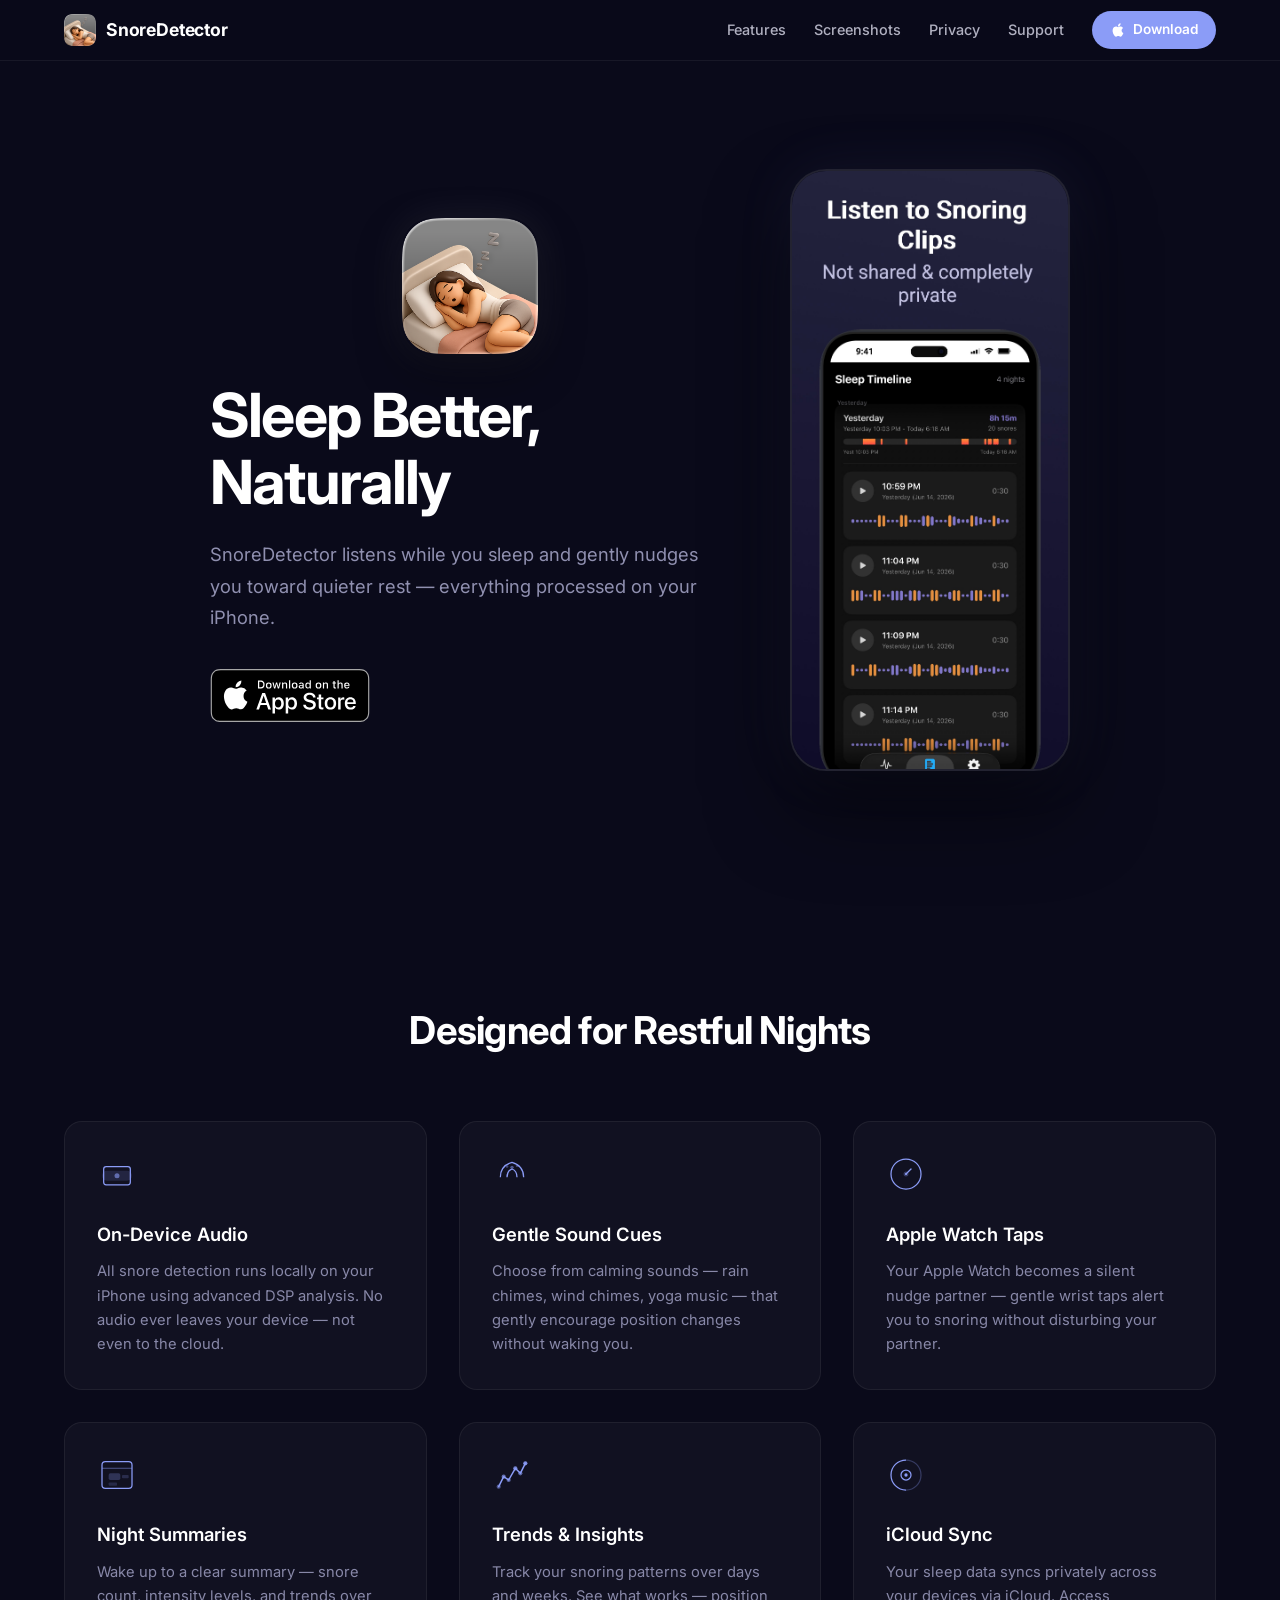
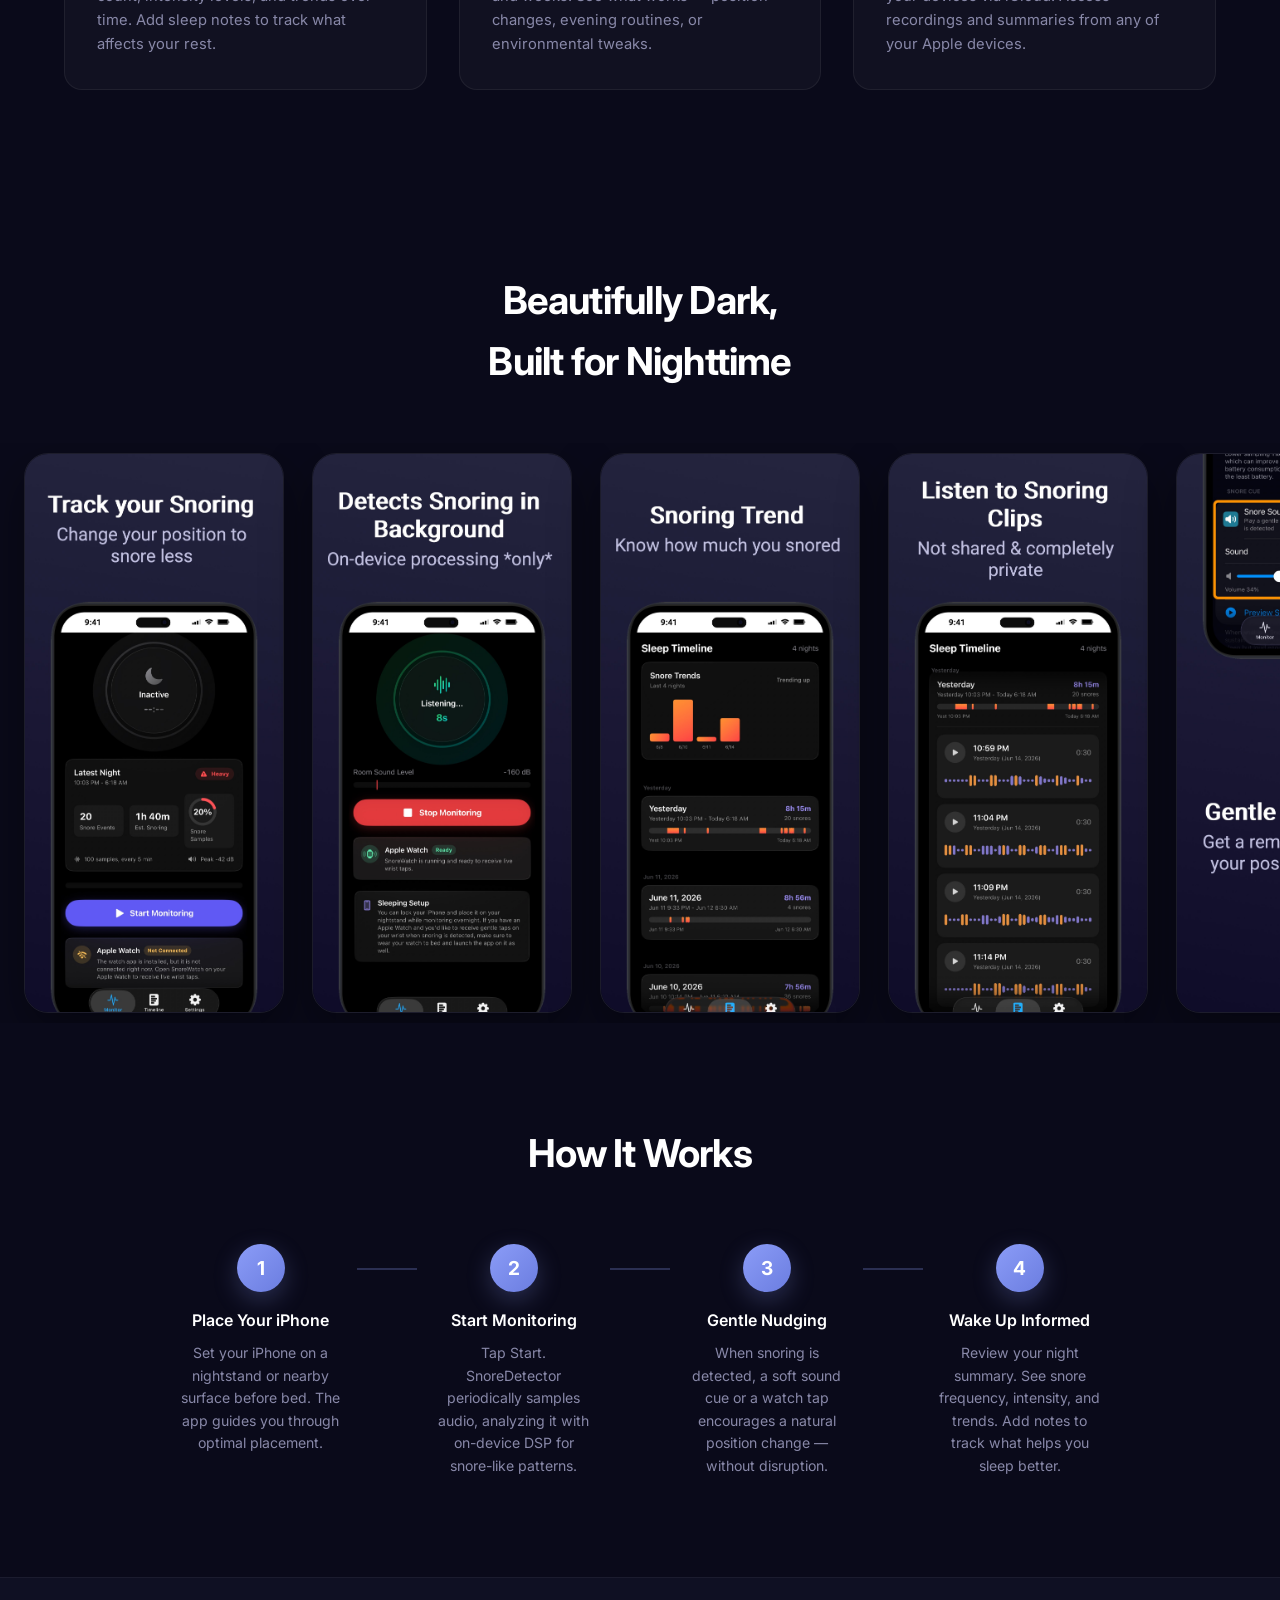
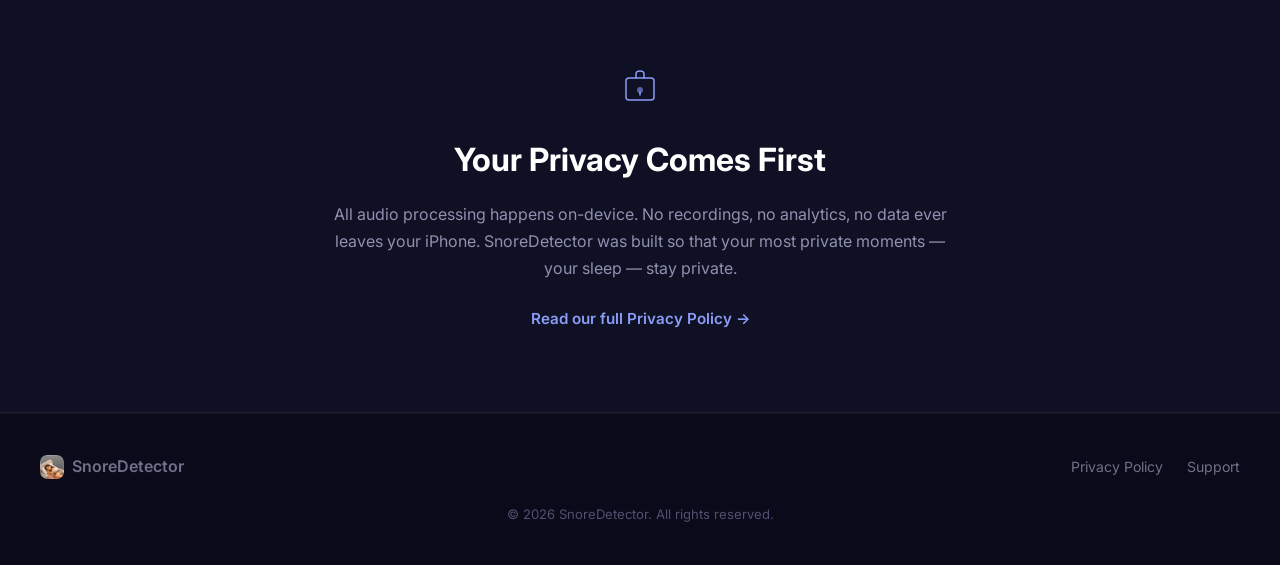
==== index.html @ 83e6f571 "Initial commit: SnoreDetector website - Landing page with hero, features, screenshots, and how-it-wo" ====
<!DOCTYPE html>
<html lang="en">
<head>
    <meta charset="UTF-8">
    <meta name="viewport" content="width=device-width, initial-scale=1.0">
    <meta name="description" content="SnoreDetector — On-device snore monitoring that gently nudges you toward quieter sleep. No cloud audio processing. Your data stays on your iPhone.">
    <meta name="theme-color" content="#0a0a1a">
    <title>SnoreDetector — Sleep Better, Naturally</title>

    <link rel="icon" type="image/png" href="favicon.png" sizes="64x64">
    <link rel="apple-touch-icon" href="images/app-icon.png">
    <link rel="stylesheet" href="styles.css">

    <link rel="preconnect" href="https://fonts.googleapis.com">
    <link rel="preconnect" href="https://fonts.gstatic.com" crossorigin>
    <link href="https://fonts.googleapis.com/css2?family=Inter:wght@400;500;600;700&display=swap" rel="stylesheet">
</head>
<body>
    <!-- Navigation -->
    <nav class="nav">
        <div class="nav-inner">
            <a href="index.html" class="nav-logo">
                <img src="images/app-icon.png" alt="SnoreDetector" class="logo-icon" width="32" height="32">
                SnoreDetector
            </a>
            <div class="nav-links">
                <a href="#features">Features</a>
                <a href="#screenshots">Screenshots</a>
                <a href="privacy.html">Privacy</a>
                <a href="support.html">Support</a>
                <a href="https://apps.apple.com/app/snoredetector/id6750578973" class="nav-download-btn">
                    <svg viewBox="0 0 24 24" width="16" height="16" style="vertical-align: middle; margin-right: 4px;">
                        <path fill="currentColor" d="M18.71 19.5c-.83 1.24-1.71 2.45-3.05 2.47-1.34.03-1.77-.79-3.29-.79-1.53 0-2 .77-3.27.82-1.31.05-2.3-1.32-3.14-2.53C4.25 17 2.94 12.45 4.7 9.39c.87-1.52 2.43-2.48 4.12-2.51 1.28-.02 2.5.87 3.29.87.78 0 2.26-1.07 3.8-.91.65.03 2.47.26 3.64 1.98-.09.06-2.17 1.28-2.15 3.81.03 3.02 2.65 4.03 2.68 4.04-.03.07-.42 1.44-1.38 2.83M13 3.5c.73-.83 1.94-1.46 2.94-1.5.13 1.17-.34 2.35-1.04 3.19-.69.85-1.83 1.51-2.95 1.42-.15-1.15.41-2.35 1.05-3.11z"/>
                    </svg>
                    Download
                </a>
            </div>
        </div>
    </nav>

    <!-- Hero -->
    <header class="hero">
        <div class="hero-content">
            <img src="images/app-icon.png" alt="SnoreDetector app icon" class="hero-app-icon" width="136" height="136">
            <h1>Sleep Better,<br>Naturally</h1>
            <p class="hero-subtitle">SnoreDetector listens while you sleep and gently nudges you toward quieter rest — everything processed on your iPhone.</p>
            <div class="hero-cta">
                <a href="https://apps.apple.com/app/snoredetector/id6750578973" class="app-store-btn">
                    <img src="images/app-store-badge.svg" alt="Download on the App Store" width="160" height="53">
                </a>
            </div>
        </div>
        <div class="hero-visual">
            <img src="images/screenshots/4.jpg" alt="SnoreDetector — Trends &amp; Insights" class="hero-image">
        </div>
    </header>

    <!-- Features -->
    <section id="features" class="features">
        <h2>Designed for Restful Nights</h2>
        <div class="feature-grid">
            <div class="feature-card">
                <div class="feature-icon">
                    <svg viewBox="0 0 48 48" width="40" height="40">
                        <rect x="8" y="15" width="32" height="22" rx="3" fill="none" stroke="currentColor" stroke-width="1.5"/>
                        <rect x="6" y="20" width="36" height="12" rx="6" fill="currentColor" opacity="0.15"/>
                        <circle cx="24" cy="26" r="3" fill="currentColor" opacity="0.6"/>
                    </svg>
                </div>
                <h3>On-Device Audio</h3>
                <p>All snore detection runs locally on your iPhone using advanced DSP analysis. No audio ever leaves your device — not even to the cloud.</p>
            </div>
            <div class="feature-card">
                <div class="feature-icon">
                    <svg viewBox="0 0 48 48" width="40" height="40">
                        <path d="M10 28 Q10 14, 24 10 Q38 14, 38 28" fill="none" stroke="currentColor" stroke-width="1.5"/>
                        <path d="M18 28 Q18 20, 24 18 Q30 20, 30 28" fill="none" stroke="currentColor" stroke-width="1.5"/>
                        <circle cx="24" cy="16" r="2" fill="currentColor" opacity="0.5"/>
                        <circle cx="30" cy="14" r="1.5" fill="currentColor" opacity="0.4"/>
                        <circle cx="18" cy="15" r="1.5" fill="currentColor" opacity="0.4"/>
                    </svg>
                </div>
                <h3>Gentle Sound Cues</h3>
                <p>Choose from calming sounds — rain chimes, wind chimes, yoga music — that gently encourage position changes without waking you.</p>
            </div>
            <div class="feature-card">
                <div class="feature-icon">
                    <svg viewBox="0 0 48 48" width="40" height="40">
                        <circle cx="24" cy="24" r="18" fill="none" stroke="currentColor" stroke-width="1.5"/>
                        <path d="M24 24 L30 18" stroke="currentColor" stroke-width="1.5" stroke-linecap="round"/>
                        <circle cx="24" cy="24" r="3" fill="currentColor" opacity="0.3"/>
                        <circle cx="24" cy="24" r="1.2" fill="currentColor"/>
                    </svg>
                </div>
                <h3>Apple Watch Taps</h3>
                <p>Your Apple Watch becomes a silent nudge partner — gentle wrist taps alert you to snoring without disturbing your partner.</p>
            </div>
            <div class="feature-card">
                <div class="feature-icon">
                    <svg viewBox="0 0 48 48" width="40" height="40">
                        <rect x="6" y="8" width="36" height="32" rx="4" fill="none" stroke="currentColor" stroke-width="1.5"/>
                        <line x1="6" y1="16" x2="42" y2="16" stroke="currentColor" stroke-width="1.5" opacity="0.4"/>
                        <rect x="14" y="22" width="14" height="8" rx="2" fill="currentColor" opacity="0.25"/>
                        <rect x="30" y="24" width="8" height="4" rx="1" fill="currentColor" opacity="0.2"/>
                        <rect x="14" y="33" width="10" height="4" rx="1" fill="currentColor" opacity="0.18"/>
                    </svg>
                </div>
                <h3>Night Summaries</h3>
                <p>Wake up to a clear summary — snore count, intensity levels, and trends over time. Add sleep notes to track what affects your rest.</p>
            </div>
            <div class="feature-card">
                <div class="feature-icon">
                    <svg viewBox="0 0 48 48" width="40" height="40">
                        <path d="M8 38 L14 26 L20 30 L28 16 L34 22 L40 10" fill="none" stroke="currentColor" stroke-width="1.8" stroke-linecap="round" stroke-linejoin="round"/>
                        <circle cx="8" cy="38" r="2.5" fill="currentColor" opacity="0.5"/>
                        <circle cx="14" cy="26" r="2.5" fill="currentColor" opacity="0.7"/>
                        <circle cx="20" cy="30" r="2.5" fill="currentColor" opacity="0.6"/>
                        <circle cx="28" cy="16" r="2.5" fill="currentColor" opacity="0.8"/>
                        <circle cx="34" cy="22" r="2.5" fill="currentColor" opacity="0.6"/>
                        <circle cx="40" cy="10" r="2.5" fill="currentColor" opacity="0.9"/>
                    </svg>
                </div>
                <h3>Trends &amp; Insights</h3>
                <p>Track your snoring patterns over days and weeks. See what works — position changes, evening routines, or environmental tweaks.</p>
            </div>
            <div class="feature-card">
                <div class="feature-icon">
                    <svg viewBox="0 0 48 48" width="40" height="40">
                        <path d="M24 6 C14 6, 6 14, 6 24 C6 34, 14 42, 24 42" fill="none" stroke="currentColor" stroke-width="1.5"/>
                        <path d="M24 6 C34 6, 42 14, 42 24 C42 34, 34 42, 24 42" fill="none" stroke="currentColor" stroke-width="1.5" opacity="0.3"/>
                        <circle cx="24" cy="24" r="6" fill="none" stroke="currentColor" stroke-width="1.5"/>
                        <circle cx="24" cy="24" r="2" fill="currentColor"/>
                    </svg>
                </div>
                <h3>iCloud Sync</h3>
                <p>Your sleep data syncs privately across your devices via iCloud. Access recordings and summaries from any of your Apple devices.</p>
            </div>
        </div>
    </section>

    <!-- Screenshots -->
    <section id="screenshots" class="screenshots">
        <h2>Beautifully Dark,<br>Built for Nighttime</h2>
        <div class="screenshot-scroll">
            <div class="screenshot-track">
                <img src="images/screenshots/1.jpg" alt="Monitor Tab — Real-time audio levels and snore detection" loading="lazy">
                <img src="images/screenshots/2.jpg" alt="Night Summary — Snore count and intensity overview" loading="lazy">
                <img src="images/screenshots/3.jpg" alt="Recording History — Browse past snore clips" loading="lazy">
                <img src="images/screenshots/4.jpg" alt="Trends &amp; Insights — Track patterns over time" loading="lazy">
                <img src="images/screenshots/5.jpg" alt="Settings — Customize cues, intervals, and retention" loading="lazy">
                <img src="images/screenshots/6.jpg" alt="Onboarding — Quick setup for your first night" loading="lazy">
            </div>
        </div>
    </section>

    <!-- How it Works -->
    <section class="how-it-works">
        <h2>How It Works</h2>
        <div class="steps">
            <div class="step">
                <div class="step-number">1</div>
                <h3>Place Your iPhone</h3>
                <p>Set your iPhone on a nightstand or nearby surface before bed. The app guides you through optimal placement.</p>
            </div>
            <div class="step-line"></div>
            <div class="step">
                <div class="step-number">2</div>
                <h3>Start Monitoring</h3>
                <p>Tap Start. SnoreDetector periodically samples audio, analyzing it with on-device DSP for snore-like patterns.</p>
            </div>
            <div class="step-line"></div>
            <div class="step">
                <div class="step-number">3</div>
                <h3>Gentle Nudging</h3>
                <p>When snoring is detected, a soft sound cue or a watch tap encourages a natural position change — without disruption.</p>
            </div>
            <div class="step-line"></div>
            <div class="step">
                <div class="step-number">4</div>
                <h3>Wake Up Informed</h3>
                <p>Review your night summary. See snore frequency, intensity, and trends. Add notes to track what helps you sleep better.</p>
            </div>
        </div>
    </section>

    <!-- Privacy Highlight -->
    <section class="privacy-banner">
        <div class="privacy-banner-content">
            <svg viewBox="0 0 48 48" width="48" height="48">
                <rect x="10" y="20" width="28" height="22" rx="3" fill="none" stroke="currentColor" stroke-width="1.5"/>
                <path d="M20 20V16 C20 12, 28 12, 28 16V20" fill="none" stroke="currentColor" stroke-width="1.5" stroke-linecap="round"/>
                <circle cx="24" cy="32" r="3" fill="currentColor" opacity="0.6"/>
                <line x1="24" y1="34" x2="24" y2="37" stroke="currentColor" stroke-width="1.5" stroke-linecap="round"/>
            </svg>
            <h2>Your Privacy Comes First</h2>
            <p>All audio processing happens on-device. No recordings, no analytics, no data ever leaves your iPhone. SnoreDetector was built so that your most private moments — your sleep — stay private.</p>
            <a href="privacy.html" class="text-link">Read our full Privacy Policy &rarr;</a>
        </div>
    </section>

    <!-- Footer -->
    <footer class="footer">
        <div class="footer-inner">
            <div class="footer-brand">
                <img src="images/app-icon.png" alt="SnoreDetector" class="logo-icon" width="24" height="24">
                <span>SnoreDetector</span>
            </div>
            <div class="footer-links">
                <a href="privacy.html">Privacy Policy</a>
                <a href="support.html">Support</a>
            </div>
            <p class="footer-copy">&copy; 2026 SnoreDetector. All rights reserved.</p>
        </div>
    </footer>
</body>
</html>
---- styles.css ----
/* ── Reset & Base ── */
*, *::before, *::after { box-sizing: border-box; margin: 0; padding: 0; }

html {
    scroll-behavior: smooth;
    font-size: 16px;
}

body {
    font-family: 'Inter', -apple-system, BlinkMacSystemFont, 'Segoe UI', sans-serif;
    background: #0a0a1a;
    color: #e0e0e8;
    line-height: 1.6;
    -webkit-font-smoothing: antialiased;
    overflow-x: hidden;
}

a {
    color: inherit;
    text-decoration: none;
}

img {
    max-width: 100%;
    display: block;
}

/* ── Navigation ── */
.nav {
    position: fixed;
    top: 0;
    left: 0;
    right: 0;
    z-index: 100;
    background: rgba(10, 10, 26, 0.82);
    backdrop-filter: blur(20px);
    -webkit-backdrop-filter: blur(20px);
    border-bottom: 1px solid rgba(255, 255, 255, 0.06);
}

.nav-inner {
    max-width: 1200px;
    margin: 0 auto;
    padding: 0 24px;
    height: 60px;
    display: flex;
    align-items: center;
    justify-content: space-between;
}

.nav-logo {
    display: flex;
    align-items: center;
    gap: 10px;
    font-weight: 700;
    font-size: 1.1rem;
    letter-spacing: -0.01em;
    color: #ffffff;
}

.logo-icon {
    border-radius: 7px;
    flex-shrink: 0;
}

.nav-links {
    display: flex;
    align-items: center;
    gap: 28px;
}

.nav-links a {
    font-size: 0.9rem;
    font-weight: 500;
    color: #b0b0c0;
    transition: color 0.2s;
}

.nav-links a:hover { color: #ffffff; }

.nav-download-btn {
    background: #8b9cf7;
    color: #ffffff !important;
    padding: 8px 18px;
    border-radius: 20px;
    font-weight: 600 !important;
    font-size: 0.85rem !important;
    transition: background 0.2s, transform 0.15s;
}

.nav-download-btn:hover {
    background: #9dacff;
    transform: translateY(-1px);
}

/* ── Hero ── */
.hero {
    min-height: 100vh;
    display: flex;
    align-items: center;
    justify-content: center;
    padding: 100px 24px 60px;
    gap: 60px;
    max-width: 1200px;
    margin: 0 auto;
}

.hero-content {
    flex: 1;
    max-width: 520px;
}

.hero-app-icon {
    width: 136px;
    height: 136px;
    margin: 0 auto 28px;
    border-radius: 30px;
    box-shadow: 0 18px 45px rgba(0, 0, 0, 0.35), 0 0 45px rgba(255, 255, 255, 0.08);
}

.hero h1 {
    font-size: 3.8rem;
    font-weight: 700;
    line-height: 1.1;
    letter-spacing: -0.03em;
    color: #ffffff;
    margin-bottom: 24px;
}

.hero-subtitle {
    font-size: 1.15rem;
    color: #9090b0;
    line-height: 1.7;
    margin-bottom: 36px;
}

.hero-cta { display: flex; gap: 16px; }

.app-store-btn {
    display: inline-flex;
    align-items: center;
    transition: transform 0.15s, box-shadow 0.2s;
}

.app-store-btn:hover {
    transform: translateY(-2px);
    box-shadow: 0 8px 30px rgba(139, 156, 247, 0.25);
}

/* Hero Visual */
.hero-visual {
    flex: 0 0 auto;
    display: flex;
    align-items: center;
    justify-content: center;
}

.hero-image {
    width: 280px;
    height: auto;
    border-radius: 36px;
    border: 2px solid rgba(255, 255, 255, 0.1);
    box-shadow: 0 40px 80px rgba(0, 0, 0, 0.5), 0 0 60px rgba(139, 156, 247, 0.08);
    transition: transform 0.3s, box-shadow 0.3s;
}

.hero-image:hover {
    transform: translateY(-4px);
    box-shadow: 0 50px 100px rgba(0, 0, 0, 0.55), 0 0 80px rgba(139, 156, 247, 0.12);
}

/* ── Features ── */
.features {
    max-width: 1200px;
    margin: 0 auto;
    padding: 100px 24px;
}

.features h2 {
    text-align: center;
    font-size: 2.4rem;
    font-weight: 700;
    letter-spacing: -0.02em;
    color: #ffffff;
    margin-bottom: 60px;
}

.feature-grid {
    display: grid;
    grid-template-columns: repeat(auto-fit, minmax(320px, 1fr));
    gap: 32px;
}

.feature-card {
    background: rgba(255, 255, 255, 0.03);
    border: 1px solid rgba(255, 255, 255, 0.06);
    border-radius: 18px;
    padding: 32px;
    transition: border-color 0.3s, transform 0.2s;
}

.feature-card:hover {
    border-color: rgba(139, 156, 247, 0.3);
    transform: translateY(-2px);
}

.feature-icon {
    color: #8b9cf7;
    margin-bottom: 18px;
}

.feature-card h3 {
    font-size: 1.15rem;
    font-weight: 600;
    color: #ffffff;
    margin-bottom: 10px;
}

.feature-card p {
    font-size: 0.92rem;
    color: #8888a8;
    line-height: 1.65;
}

/* ── Screenshots ── */
.screenshots {
    padding: 80px 0 100px;
    overflow: hidden;
}

.screenshots h2 {
    text-align: center;
    font-size: 2.4rem;
    font-weight: 700;
    letter-spacing: -0.02em;
    color: #ffffff;
    margin-bottom: 50px;
}

.screenshot-scroll {
    width: 100%;
    overflow-x: auto;
    -webkit-overflow-scrolling: touch;
    scrollbar-width: none;
    padding: 0 24px;
}

.screenshot-scroll::-webkit-scrollbar { display: none; }

.screenshot-track {
    display: flex;
    gap: 28px;
    width: max-content;
    padding: 10px 0;
}

.screenshot-track img {
    width: 260px;
    height: auto;
    border-radius: 24px;
    border: 1px solid rgba(255, 255, 255, 0.08);
    box-shadow: 0 20px 50px rgba(0, 0, 0, 0.4);
    transition: transform 0.3s, box-shadow 0.3s;
    flex-shrink: 0;
}

.screenshot-track img:hover {
    transform: translateY(-6px);
    box-shadow: 0 30px 60px rgba(0, 0, 0, 0.5), 0 0 30px rgba(139, 156, 247, 0.1);
}

/* ── How It Works ── */
.how-it-works {
    max-width: 1000px;
    margin: 0 auto;
    padding: 0 24px 100px;
}

.how-it-works h2 {
    text-align: center;
    font-size: 2.4rem;
    font-weight: 700;
    letter-spacing: -0.02em;
    color: #ffffff;
    margin-bottom: 60px;
}

.steps {
    display: flex;
    align-items: flex-start;
    justify-content: center;
    gap: 0;
    flex-wrap: wrap;
}

.step {
    text-align: center;
    flex: 1;
    min-width: 180px;
    padding: 0 16px;
}

.step-number {
    width: 48px;
    height: 48px;
    border-radius: 50%;
    background: linear-gradient(135deg, #8b9cf7, #6b7de0);
    color: #ffffff;
    font-weight: 700;
    font-size: 1.2rem;
    display: flex;
    align-items: center;
    justify-content: center;
    margin: 0 auto 16px;
    box-shadow: 0 8px 24px rgba(139, 156, 247, 0.25);
}

.step h3 {
    font-size: 1rem;
    font-weight: 600;
    color: #ffffff;
    margin-bottom: 8px;
}

.step p {
    font-size: 0.88rem;
    color: #8888a8;
    line-height: 1.6;
}

.step-line {
    width: 60px;
    height: 2px;
    background: rgba(139, 156, 247, 0.25);
    margin-top: 24px;
    flex-shrink: 0;
}

@media (max-width: 768px) {
    .steps { flex-direction: column; align-items: center; }
    .step-line { width: 2px; height: 40px; margin: 0; }
    .step { min-width: 0; max-width: 360px; }
}

/* ── Privacy Banner ── */
.privacy-banner {
    background: rgba(139, 156, 247, 0.04);
    border-top: 1px solid rgba(255, 255, 255, 0.05);
    border-bottom: 1px solid rgba(255, 255, 255, 0.05);
    padding: 80px 24px;
}

.privacy-banner-content {
    max-width: 640px;
    margin: 0 auto;
    text-align: center;
}

.privacy-banner-content svg {
    color: #8b9cf7;
    margin-bottom: 20px;
}

.privacy-banner-content h2 {
    font-size: 2rem;
    font-weight: 700;
    color: #ffffff;
    margin-bottom: 16px;
}

.privacy-banner-content p {
    font-size: 1rem;
    color: #9090b0;
    line-height: 1.7;
    margin-bottom: 24px;
}

.text-link {
    color: #8b9cf7;
    font-weight: 600;
    font-size: 0.95rem;
    transition: color 0.2s;
}

.text-link:hover { color: #b3c0ff; }

/* ── Footer ── */
.footer {
    padding: 40px 24px;
    border-top: 1px solid rgba(255, 255, 255, 0.05);
}

.footer-inner {
    max-width: 1200px;
    margin: 0 auto;
    display: flex;
    align-items: center;
    justify-content: space-between;
    flex-wrap: wrap;
    gap: 16px;
}

.footer-brand {
    display: flex;
    align-items: center;
    gap: 8px;
    font-weight: 600;
    color: #707088;
}

.footer-links {
    display: flex;
    gap: 24px;
}

.footer-links a {
    font-size: 0.88rem;
    color: #707088;
    transition: color 0.2s;
}

.footer-links a:hover { color: #8b9cf7; }

.footer-copy {
    font-size: 0.82rem;
    color: #505070;
    width: 100%;
    text-align: center;
    margin-top: 8px;
}

/* ── Legal Pages (Privacy & Support) ── */
.legal-page {
    max-width: 760px;
    margin: 0 auto;
    padding: 100px 24px 60px;
}

.legal-page h1 {
    font-size: 2.8rem;
    font-weight: 700;
    letter-spacing: -0.03em;
    color: #ffffff;
    margin-bottom: 8px;
}

.last-updated {
    color: #606080;
    font-size: 0.9rem;
    margin-bottom: 48px;
}

.legal-page section {
    margin-bottom: 44px;
}

.legal-page h2 {
    font-size: 1.4rem;
    font-weight: 600;
    color: #ffffff;
    margin-bottom: 16px;
    padding-bottom: 12px;
    border-bottom: 1px solid rgba(255, 255, 255, 0.06);
}

.legal-page h3 {
    font-size: 1.05rem;
    font-weight: 600;
    color: #d0d0e0;
    margin-bottom: 8px;
}

.legal-page p, .legal-page li {
    font-size: 0.95rem;
    color: #9090b0;
    line-height: 1.75;
}

.legal-page ul {
    padding-left: 20px;
}

.legal-page li {
    margin-bottom: 10px;
}

.legal-page a {
    color: #8b9cf7;
    transition: color 0.2s;
}

.legal-page a:hover { color: #b3c0ff; }

/* ── Support Page ── */
.support-intro {
    color: #9090b0;
    font-size: 1.1rem;
    margin: -24px 0 48px;
}

.faq-item {
    background: rgba(255, 255, 255, 0.02);
    border: 1px solid rgba(255, 255, 255, 0.05);
    border-radius: 14px;
    padding: 24px;
    margin-bottom: 16px;
    transition: border-color 0.2s;
}

.faq-item:hover {
    border-color: rgba(139, 156, 247, 0.2);
}

.faq-item h3 {
    font-size: 1rem;
    font-weight: 600;
    color: #d0d0e0;
    margin-bottom: 8px;
}

.faq-item p {
    font-size: 0.9rem;
    color: #8080a0;
    line-height: 1.7;
}

.contact-section {
    background: rgba(139, 156, 247, 0.05);
    border: 1px solid rgba(139, 156, 247, 0.12);
    border-radius: 18px;
    padding: 40px;
    text-align: center;
    margin-top: 48px;
}

.contact-section h2 {
    border-bottom: none;
    margin-bottom: 12px;
    padding-bottom: 0;
}

.contact-section p {
    margin-bottom: 24px;
}

.contact-btn {
    display: inline-flex;
    align-items: center;
    background: #ffffff;
    color: #0a0a1a;
    padding: 14px 32px;
    border-radius: 14px;
    font-weight: 600;
    font-size: 1rem;
    transition: transform 0.15s, box-shadow 0.2s;
}

.contact-btn:hover {
    transform: translateY(-2px);
    box-shadow: 0 8px 30px rgba(139, 156, 247, 0.25);
}

/* ── Responsive ── */
@media (max-width: 900px) {
    .hero {
        flex-direction: column;
        text-align: center;
        padding: 100px 24px 40px;
        gap: 40px;
    }

    .hero h1 { font-size: 2.8rem; }
    .hero-app-icon {
        width: 120px;
        height: 120px;
        border-radius: 27px;
    }
    .hero-cta { justify-content: center; }
    .hero-image { width: 220px; }

    .features h2, .screenshots h2, .how-it-works h2 {
        font-size: 2rem;
    }

    .nav-links a:not(.nav-download-btn) { display: none; }
    .nav-links { gap: 12px; }

    .legal-page h1 { font-size: 2.2rem; }

    .contact-section { padding: 28px 20px; }

    .footer-inner { flex-direction: column; text-align: center; }
}

@media (max-width: 480px) {
    .hero h1 { font-size: 2.2rem; }
    .hero-app-icon {
        width: 104px;
        height: 104px;
        border-radius: 23px;
        margin-bottom: 22px;
    }
    .hero-image { width: 180px; }
    .feature-grid { grid-template-columns: 1fr; }
    .screenshot-track img { width: 200px; }
}
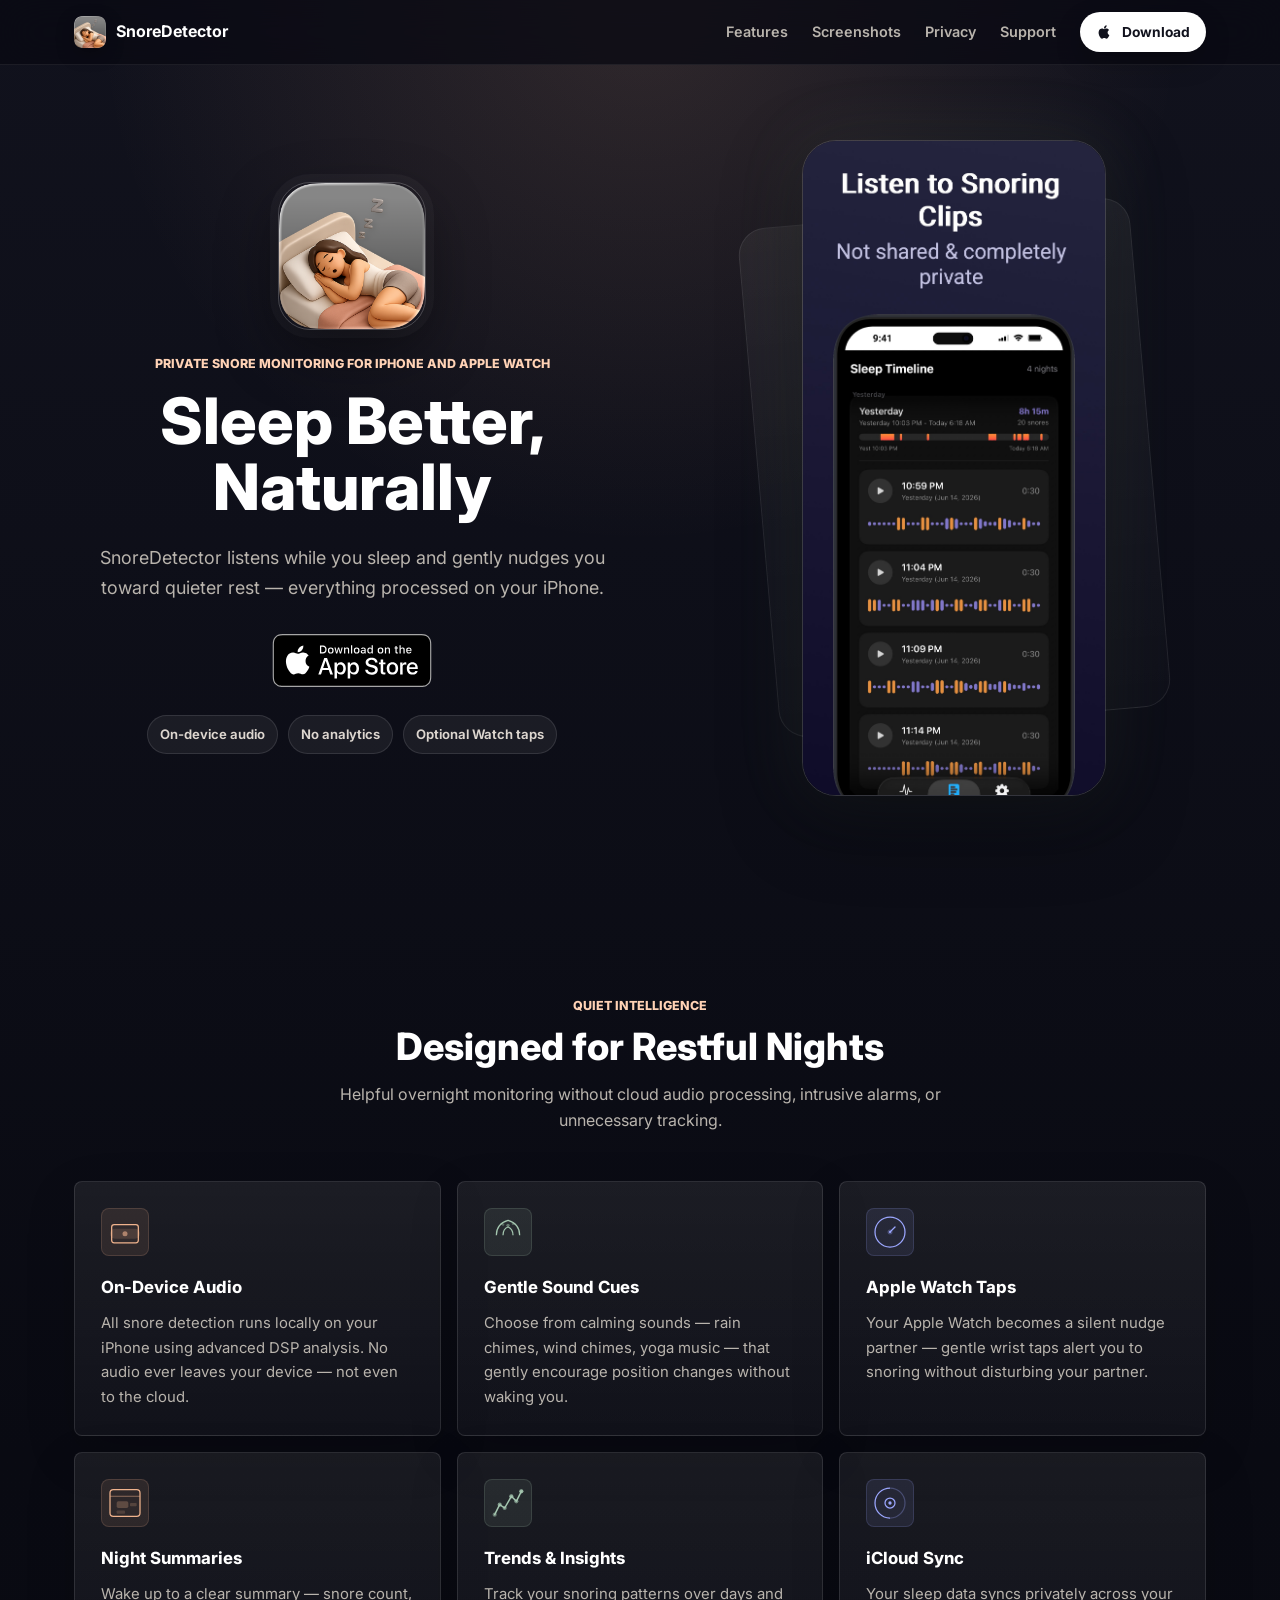
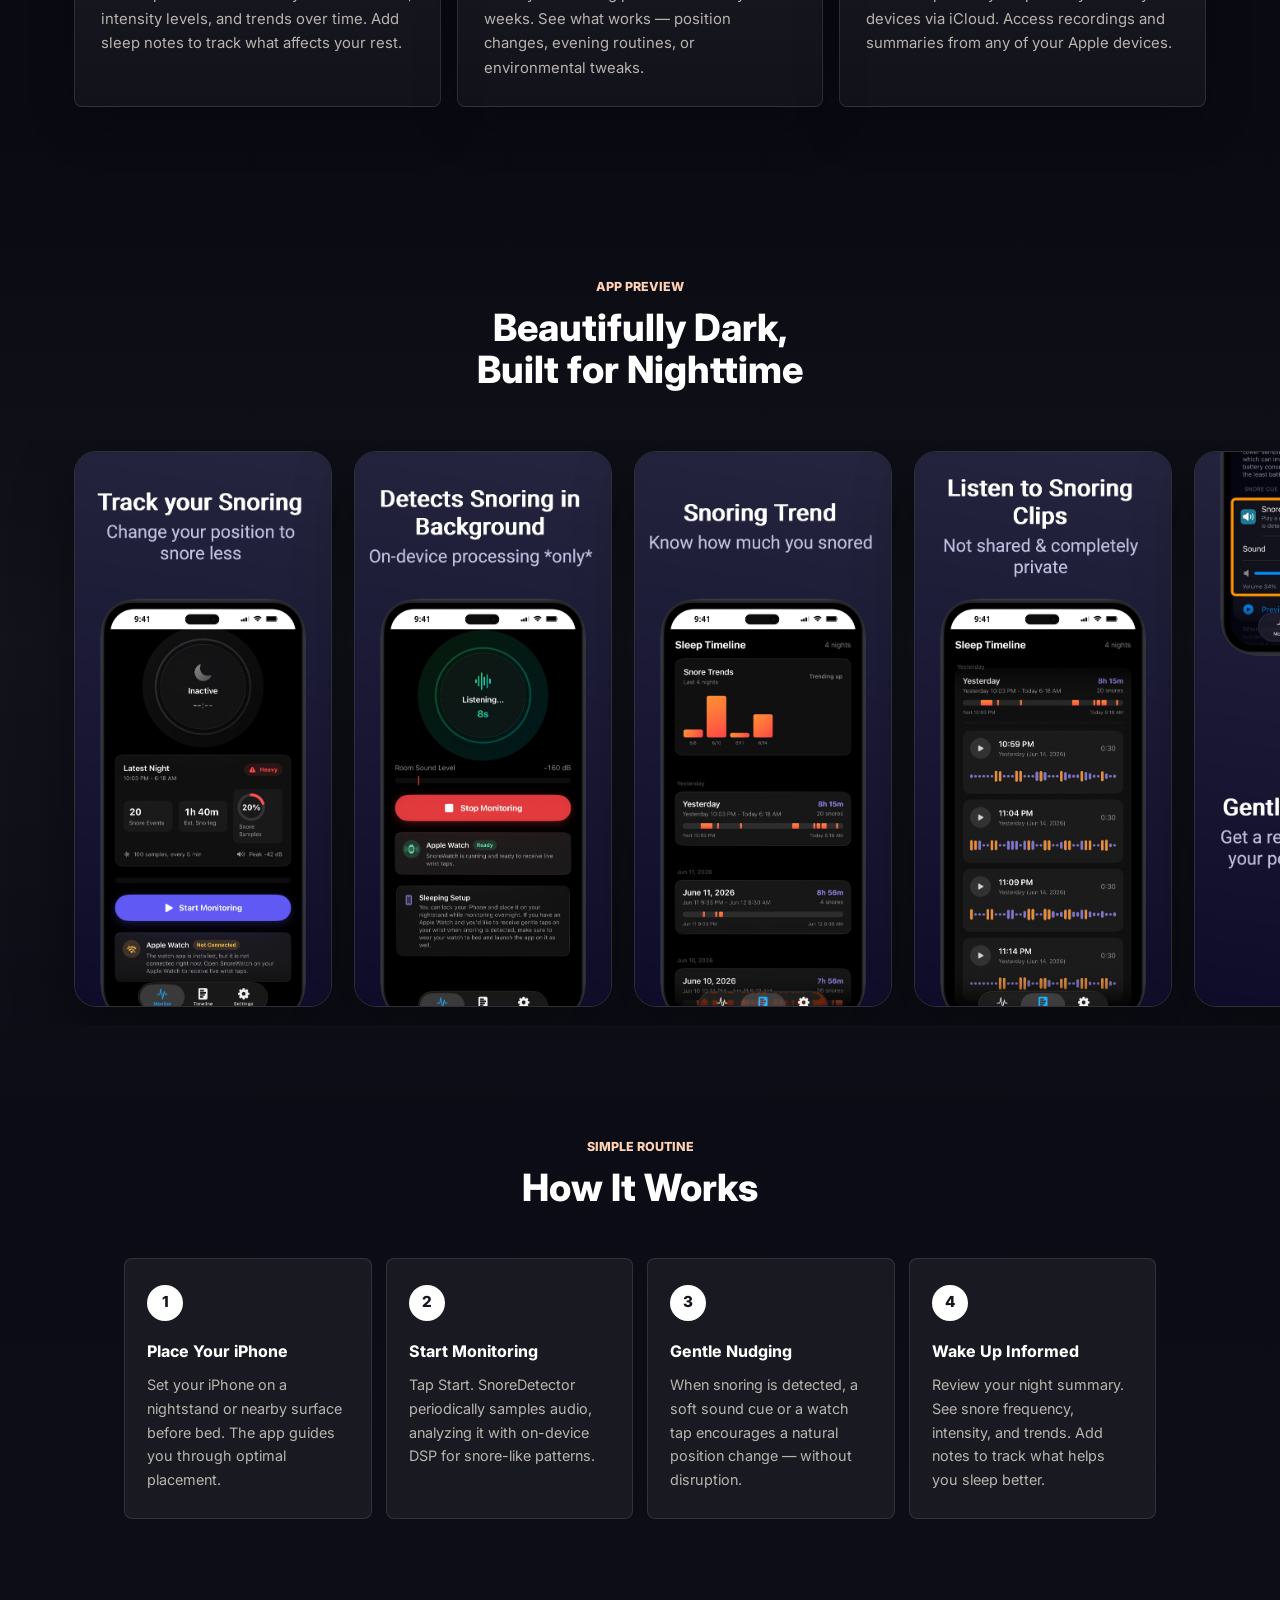
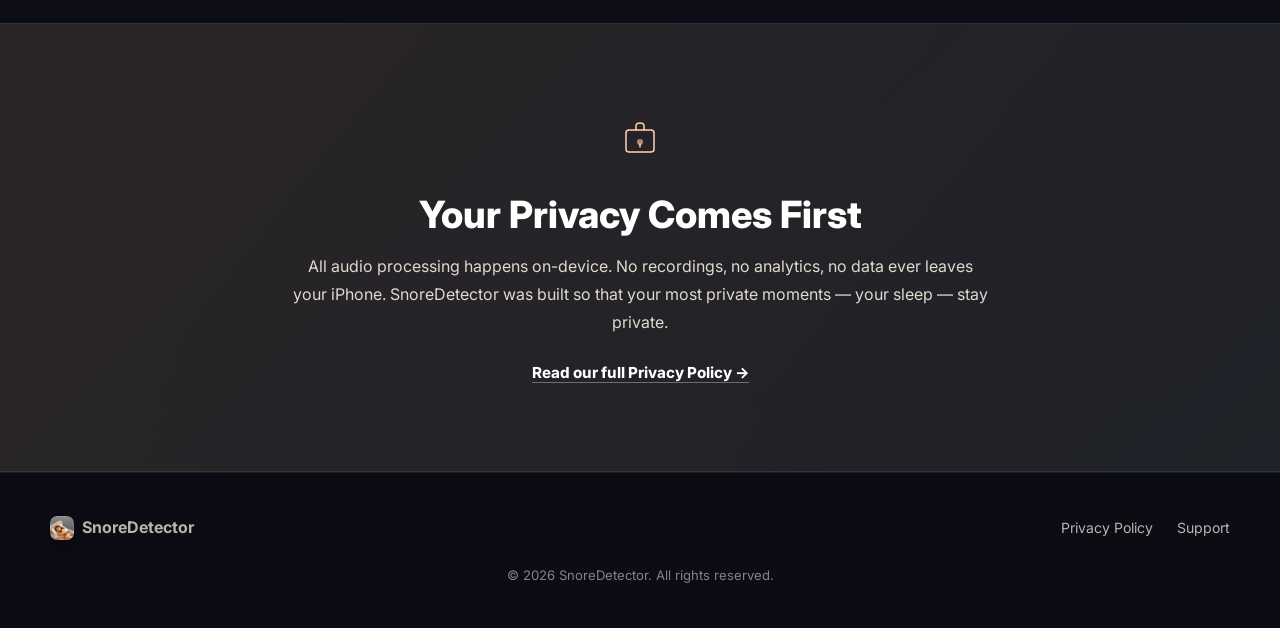
==== commit 27021e45: "Polish SnoreDetector website hero and section styling" ====
--- a/index.html
+++ b/index.html
@@ -42,6 +42,7 @@
     <header class="hero">
         <div class="hero-content">
             <img src="images/app-icon.png" alt="SnoreDetector app icon" class="hero-app-icon" width="136" height="136">
+            <p class="hero-kicker">Private snore monitoring for iPhone and Apple Watch</p>
             <h1>Sleep Better,<br>Naturally</h1>
             <p class="hero-subtitle">SnoreDetector listens while you sleep and gently nudges you toward quieter rest — everything processed on your iPhone.</p>
             <div class="hero-cta">
@@ -49,6 +50,11 @@
                     <img src="images/app-store-badge.svg" alt="Download on the App Store" width="160" height="53">
                 </a>
             </div>
+            <div class="hero-proof" aria-label="SnoreDetector highlights">
+                <span>On-device audio</span>
+                <span>No analytics</span>
+                <span>Optional Watch taps</span>
+            </div>
         </div>
         <div class="hero-visual">
             <img src="images/screenshots/4.jpg" alt="SnoreDetector — Trends &amp; Insights" class="hero-image">
@@ -57,7 +63,11 @@
 
     <!-- Features -->
     <section id="features" class="features">
-        <h2>Designed for Restful Nights</h2>
+        <div class="section-heading">
+            <p class="section-kicker">Quiet intelligence</p>
+            <h2>Designed for Restful Nights</h2>
+            <p>Helpful overnight monitoring without cloud audio processing, intrusive alarms, or unnecessary tracking.</p>
+        </div>
         <div class="feature-grid">
             <div class="feature-card">
                 <div class="feature-icon">
@@ -140,7 +150,10 @@
 
     <!-- Screenshots -->
     <section id="screenshots" class="screenshots">
-        <h2>Beautifully Dark,<br>Built for Nighttime</h2>
+        <div class="section-heading">
+            <p class="section-kicker">App preview</p>
+            <h2>Beautifully Dark,<br>Built for Nighttime</h2>
+        </div>
         <div class="screenshot-scroll">
             <div class="screenshot-track">
                 <img src="images/screenshots/1.jpg" alt="Monitor Tab — Real-time audio levels and snore detection" loading="lazy">
@@ -155,7 +168,10 @@
 
     <!-- How it Works -->
     <section class="how-it-works">
-        <h2>How It Works</h2>
+        <div class="section-heading">
+            <p class="section-kicker">Simple routine</p>
+            <h2>How It Works</h2>
+        </div>
         <div class="steps">
             <div class="step">
                 <div class="step-number">1</div>
--- a/styles.css
+++ b/styles.css
@@ -1,5 +1,23 @@
-/* ── Reset & Base ── */
+/* Reset and Base */
 *, *::before, *::after { box-sizing: border-box; margin: 0; padding: 0; }
+
+:root {
+    color-scheme: dark;
+    --bg: #090a12;
+    --bg-soft: #10121d;
+    --panel: rgba(255, 255, 255, 0.055);
+    --panel-strong: rgba(255, 255, 255, 0.085);
+    --line: rgba(255, 255, 255, 0.11);
+    --line-soft: rgba(255, 255, 255, 0.07);
+    --text: #f6f3ee;
+    --muted: #b9b4ad;
+    --subtle: #85818b;
+    --accent: #f0b38d;
+    --accent-strong: #ffd2b5;
+    --sage: #a5c7b0;
+    --violet: #9ca7ff;
+    --shadow: 0 24px 80px rgba(0, 0, 0, 0.42);
+}
 
 html {
     scroll-behavior: smooth;
@@ -8,8 +26,10 @@
 
 body {
     font-family: 'Inter', -apple-system, BlinkMacSystemFont, 'Segoe UI', sans-serif;
-    background: #0a0a1a;
-    color: #e0e0e8;
+    background:
+        radial-gradient(circle at 50% 0%, rgba(240, 179, 141, 0.14), transparent 34rem),
+        linear-gradient(180deg, #11121d 0%, var(--bg) 38%, #0d0e17 100%);
+    color: var(--text);
     line-height: 1.6;
     -webkit-font-smoothing: antialiased;
     overflow-x: hidden;
@@ -25,24 +45,24 @@
     display: block;
 }
 
-/* ── Navigation ── */
+/* Navigation */
 .nav {
     position: fixed;
     top: 0;
     left: 0;
     right: 0;
     z-index: 100;
-    background: rgba(10, 10, 26, 0.82);
-    backdrop-filter: blur(20px);
-    -webkit-backdrop-filter: blur(20px);
-    border-bottom: 1px solid rgba(255, 255, 255, 0.06);
+    background: rgba(9, 10, 18, 0.78);
+    backdrop-filter: blur(22px) saturate(1.25);
+    -webkit-backdrop-filter: blur(22px) saturate(1.25);
+    border-bottom: 1px solid var(--line-soft);
 }
 
 .nav-inner {
-    max-width: 1200px;
+    max-width: 1180px;
     margin: 0 auto;
     padding: 0 24px;
-    height: 60px;
+    height: 64px;
     display: flex;
     align-items: center;
     justify-content: space-between;
@@ -53,188 +73,274 @@
     align-items: center;
     gap: 10px;
     font-weight: 700;
-    font-size: 1.1rem;
-    letter-spacing: -0.01em;
+    font-size: 1rem;
+    letter-spacing: 0;
     color: #ffffff;
 }
 
 .logo-icon {
     border-radius: 7px;
     flex-shrink: 0;
+    box-shadow: 0 6px 18px rgba(0, 0, 0, 0.28);
 }
 
 .nav-links {
     display: flex;
     align-items: center;
-    gap: 28px;
+    gap: 24px;
 }
 
 .nav-links a {
     font-size: 0.9rem;
-    font-weight: 500;
-    color: #b0b0c0;
-    transition: color 0.2s;
+    font-weight: 600;
+    color: var(--muted);
+    transition: color 0.2s ease, background 0.2s ease, transform 0.15s ease;
 }
 
 .nav-links a:hover { color: #ffffff; }
 
 .nav-download-btn {
-    background: #8b9cf7;
-    color: #ffffff !important;
-    padding: 8px 18px;
-    border-radius: 20px;
-    font-weight: 600 !important;
-    font-size: 0.85rem !important;
-    transition: background 0.2s, transform 0.15s;
+    display: inline-flex;
+    align-items: center;
+    gap: 6px;
+    background: #ffffff;
+    color: #11121d !important;
+    padding: 9px 16px;
+    border-radius: 999px;
+    font-weight: 700 !important;
+    font-size: 0.86rem !important;
+    box-shadow: 0 10px 26px rgba(0, 0, 0, 0.22);
 }
 
 .nav-download-btn:hover {
-    background: #9dacff;
+    background: var(--accent-strong);
     transform: translateY(-1px);
 }
 
-/* ── Hero ── */
+/* Hero */
 .hero {
     min-height: 100vh;
-    display: flex;
-    align-items: center;
-    justify-content: center;
-    padding: 100px 24px 60px;
-    gap: 60px;
-    max-width: 1200px;
+    display: grid;
+    grid-template-columns: minmax(0, 1.05fr) minmax(280px, 0.95fr);
+    align-items: center;
+    gap: 72px;
+    max-width: 1180px;
     margin: 0 auto;
+    padding: 112px 24px 76px;
 }
 
 .hero-content {
-    flex: 1;
-    max-width: 520px;
+    max-width: 560px;
+    text-align: center;
 }
 
 .hero-app-icon {
-    width: 136px;
-    height: 136px;
-    margin: 0 auto 28px;
-    border-radius: 30px;
-    box-shadow: 0 18px 45px rgba(0, 0, 0, 0.35), 0 0 45px rgba(255, 255, 255, 0.08);
+    width: 148px;
+    height: 148px;
+    margin: 0 auto 24px;
+    border-radius: 32px;
+    border: 1px solid rgba(255, 255, 255, 0.22);
+    box-shadow: 0 22px 60px rgba(0, 0, 0, 0.42), 0 0 0 8px rgba(255, 255, 255, 0.035);
+}
+
+.hero-kicker,
+.section-kicker {
+    color: var(--accent-strong);
+    font-size: 0.78rem;
+    font-weight: 800;
+    letter-spacing: 0;
+    text-transform: uppercase;
+}
+
+.hero-kicker {
+    margin-bottom: 14px;
 }
 
 .hero h1 {
-    font-size: 3.8rem;
-    font-weight: 700;
-    line-height: 1.1;
-    letter-spacing: -0.03em;
+    font-size: 4rem;
+    font-weight: 800;
+    line-height: 1.02;
+    letter-spacing: 0;
     color: #ffffff;
     margin-bottom: 24px;
 }
 
 .hero-subtitle {
-    font-size: 1.15rem;
-    color: #9090b0;
+    font-size: 1.12rem;
+    color: var(--muted);
     line-height: 1.7;
-    margin-bottom: 36px;
-}
-
-.hero-cta { display: flex; gap: 16px; }
+    max-width: 520px;
+    margin: 0 auto 30px;
+}
+
+.hero-cta {
+    display: flex;
+    justify-content: center;
+    gap: 16px;
+}
 
 .app-store-btn {
     display: inline-flex;
     align-items: center;
-    transition: transform 0.15s, box-shadow 0.2s;
+    border-radius: 8px;
+    transition: transform 0.15s ease, filter 0.2s ease;
 }
 
 .app-store-btn:hover {
     transform: translateY(-2px);
-    box-shadow: 0 8px 30px rgba(139, 156, 247, 0.25);
-}
-
-/* Hero Visual */
+    filter: drop-shadow(0 12px 24px rgba(240, 179, 141, 0.18));
+}
+
+.hero-proof {
+    display: flex;
+    flex-wrap: wrap;
+    justify-content: center;
+    gap: 10px;
+    margin-top: 28px;
+}
+
+.hero-proof span {
+    color: #ddd6cf;
+    background: rgba(255, 255, 255, 0.06);
+    border: 1px solid var(--line);
+    border-radius: 999px;
+    padding: 8px 12px;
+    font-size: 0.82rem;
+    font-weight: 650;
+}
+
 .hero-visual {
-    flex: 0 0 auto;
+    position: relative;
     display: flex;
     align-items: center;
     justify-content: center;
+    min-height: 560px;
+}
+
+.hero-visual::before {
+    content: "";
+    position: absolute;
+    width: 78%;
+    height: 78%;
+    border: 1px solid rgba(255, 255, 255, 0.08);
+    border-radius: 28px;
+    background: linear-gradient(180deg, rgba(255, 255, 255, 0.06), rgba(255, 255, 255, 0.015));
+    transform: rotate(-5deg);
 }
 
 .hero-image {
-    width: 280px;
+    position: relative;
+    width: 304px;
     height: auto;
-    border-radius: 36px;
-    border: 2px solid rgba(255, 255, 255, 0.1);
-    box-shadow: 0 40px 80px rgba(0, 0, 0, 0.5), 0 0 60px rgba(139, 156, 247, 0.08);
-    transition: transform 0.3s, box-shadow 0.3s;
+    border-radius: 34px;
+    border: 1px solid rgba(255, 255, 255, 0.16);
+    box-shadow: var(--shadow), 0 0 70px rgba(165, 199, 176, 0.11);
+    transition: transform 0.3s ease, box-shadow 0.3s ease;
 }
 
 .hero-image:hover {
-    transform: translateY(-4px);
-    box-shadow: 0 50px 100px rgba(0, 0, 0, 0.55), 0 0 80px rgba(139, 156, 247, 0.12);
-}
-
-/* ── Features ── */
+    transform: translateY(-5px);
+    box-shadow: 0 34px 100px rgba(0, 0, 0, 0.5), 0 0 84px rgba(240, 179, 141, 0.1);
+}
+
+/* Shared Sections */
+.section-heading {
+    max-width: 680px;
+    margin: 0 auto 48px;
+    text-align: center;
+}
+
+.section-heading h2,
+.privacy-banner-content h2,
+.how-it-works h2,
+.features h2,
+.screenshots h2 {
+    font-size: 2.35rem;
+    font-weight: 800;
+    line-height: 1.12;
+    letter-spacing: 0;
+    color: #ffffff;
+    margin-top: 10px;
+}
+
+.section-heading p:not(.section-kicker) {
+    margin-top: 14px;
+    color: var(--muted);
+    font-size: 1rem;
+}
+
+/* Features */
 .features {
-    max-width: 1200px;
+    max-width: 1180px;
     margin: 0 auto;
-    padding: 100px 24px;
-}
-
-.features h2 {
-    text-align: center;
-    font-size: 2.4rem;
-    font-weight: 700;
-    letter-spacing: -0.02em;
-    color: #ffffff;
-    margin-bottom: 60px;
+    padding: 96px 24px 88px;
 }
 
 .feature-grid {
     display: grid;
-    grid-template-columns: repeat(auto-fit, minmax(320px, 1fr));
-    gap: 32px;
+    grid-template-columns: repeat(3, minmax(0, 1fr));
+    gap: 16px;
 }
 
 .feature-card {
-    background: rgba(255, 255, 255, 0.03);
-    border: 1px solid rgba(255, 255, 255, 0.06);
-    border-radius: 18px;
-    padding: 32px;
-    transition: border-color 0.3s, transform 0.2s;
+    min-height: 236px;
+    background: linear-gradient(180deg, rgba(255, 255, 255, 0.07), rgba(255, 255, 255, 0.035));
+    border: 1px solid var(--line);
+    border-radius: 8px;
+    padding: 26px;
+    box-shadow: 0 18px 50px rgba(0, 0, 0, 0.16);
+    transition: border-color 0.2s ease, transform 0.2s ease, background 0.2s ease;
 }
 
 .feature-card:hover {
-    border-color: rgba(139, 156, 247, 0.3);
-    transform: translateY(-2px);
+    background: linear-gradient(180deg, rgba(255, 255, 255, 0.09), rgba(255, 255, 255, 0.045));
+    border-color: rgba(240, 179, 141, 0.36);
+    transform: translateY(-3px);
 }
 
 .feature-icon {
-    color: #8b9cf7;
+    width: 48px;
+    height: 48px;
+    display: flex;
+    align-items: center;
+    justify-content: center;
+    color: var(--accent);
+    background: rgba(240, 179, 141, 0.1);
+    border: 1px solid rgba(240, 179, 141, 0.16);
+    border-radius: 8px;
     margin-bottom: 18px;
 }
 
+.feature-card:nth-child(3n + 2) .feature-icon {
+    color: var(--sage);
+    background: rgba(165, 199, 176, 0.1);
+    border-color: rgba(165, 199, 176, 0.16);
+}
+
+.feature-card:nth-child(3n) .feature-icon {
+    color: var(--violet);
+    background: rgba(156, 167, 255, 0.1);
+    border-color: rgba(156, 167, 255, 0.16);
+}
+
 .feature-card h3 {
-    font-size: 1.15rem;
-    font-weight: 600;
+    font-size: 1.05rem;
+    font-weight: 750;
     color: #ffffff;
     margin-bottom: 10px;
 }
 
 .feature-card p {
-    font-size: 0.92rem;
-    color: #8888a8;
+    font-size: 0.93rem;
+    color: var(--muted);
     line-height: 1.65;
 }
 
-/* ── Screenshots ── */
+/* Screenshots */
 .screenshots {
-    padding: 80px 0 100px;
+    padding: 82px 0 104px;
     overflow: hidden;
-}
-
-.screenshots h2 {
-    text-align: center;
-    font-size: 2.4rem;
-    font-weight: 700;
-    letter-spacing: -0.02em;
-    color: #ffffff;
-    margin-bottom: 50px;
+    background: linear-gradient(180deg, transparent, rgba(255, 255, 255, 0.03) 48%, transparent);
 }
 
 .screenshot-scroll {
@@ -249,149 +355,131 @@
 
 .screenshot-track {
     display: flex;
-    gap: 28px;
+    gap: 22px;
     width: max-content;
-    padding: 10px 0;
+    padding: 12px max(24px, calc((100vw - 1180px) / 2)) 18px;
 }
 
 .screenshot-track img {
-    width: 260px;
+    width: 258px;
     height: auto;
-    border-radius: 24px;
-    border: 1px solid rgba(255, 255, 255, 0.08);
-    box-shadow: 0 20px 50px rgba(0, 0, 0, 0.4);
-    transition: transform 0.3s, box-shadow 0.3s;
+    border-radius: 22px;
+    border: 1px solid rgba(255, 255, 255, 0.14);
+    box-shadow: 0 20px 58px rgba(0, 0, 0, 0.38);
+    transition: transform 0.25s ease, box-shadow 0.25s ease;
     flex-shrink: 0;
 }
 
 .screenshot-track img:hover {
     transform: translateY(-6px);
-    box-shadow: 0 30px 60px rgba(0, 0, 0, 0.5), 0 0 30px rgba(139, 156, 247, 0.1);
-}
-
-/* ── How It Works ── */
+    box-shadow: 0 30px 78px rgba(0, 0, 0, 0.5);
+}
+
+/* How It Works */
 .how-it-works {
-    max-width: 1000px;
+    max-width: 1080px;
     margin: 0 auto;
-    padding: 0 24px 100px;
-}
-
-.how-it-works h2 {
-    text-align: center;
-    font-size: 2.4rem;
-    font-weight: 700;
-    letter-spacing: -0.02em;
-    color: #ffffff;
-    margin-bottom: 60px;
+    padding: 8px 24px 104px;
 }
 
 .steps {
-    display: flex;
-    align-items: flex-start;
+    display: grid;
+    grid-template-columns: repeat(4, minmax(0, 1fr));
+    gap: 14px;
+}
+
+.step {
+    position: relative;
+    min-height: 220px;
+    background: var(--panel);
+    border: 1px solid var(--line);
+    border-radius: 8px;
+    padding: 26px 22px;
+}
+
+.step-number {
+    width: 36px;
+    height: 36px;
+    border-radius: 999px;
+    background: #ffffff;
+    color: #15151d;
+    font-weight: 800;
+    font-size: 0.95rem;
+    display: flex;
+    align-items: center;
     justify-content: center;
-    gap: 0;
-    flex-wrap: wrap;
-}
-
-.step {
-    text-align: center;
-    flex: 1;
-    min-width: 180px;
-    padding: 0 16px;
-}
-
-.step-number {
-    width: 48px;
-    height: 48px;
-    border-radius: 50%;
-    background: linear-gradient(135deg, #8b9cf7, #6b7de0);
-    color: #ffffff;
-    font-weight: 700;
-    font-size: 1.2rem;
-    display: flex;
-    align-items: center;
-    justify-content: center;
-    margin: 0 auto 16px;
-    box-shadow: 0 8px 24px rgba(139, 156, 247, 0.25);
+    margin-bottom: 18px;
 }
 
 .step h3 {
     font-size: 1rem;
-    font-weight: 600;
+    font-weight: 750;
     color: #ffffff;
-    margin-bottom: 8px;
+    margin-bottom: 9px;
 }
 
 .step p {
-    font-size: 0.88rem;
-    color: #8888a8;
-    line-height: 1.6;
-}
-
-.step-line {
-    width: 60px;
-    height: 2px;
-    background: rgba(139, 156, 247, 0.25);
-    margin-top: 24px;
-    flex-shrink: 0;
-}
-
-@media (max-width: 768px) {
-    .steps { flex-direction: column; align-items: center; }
-    .step-line { width: 2px; height: 40px; margin: 0; }
-    .step { min-width: 0; max-width: 360px; }
-}
-
-/* ── Privacy Banner ── */
+    font-size: 0.9rem;
+    color: var(--muted);
+    line-height: 1.65;
+}
+
+.step-line { display: none; }
+
+/* Privacy Banner */
 .privacy-banner {
-    background: rgba(139, 156, 247, 0.04);
-    border-top: 1px solid rgba(255, 255, 255, 0.05);
-    border-bottom: 1px solid rgba(255, 255, 255, 0.05);
-    padding: 80px 24px;
+    padding: 86px 24px;
+    border-top: 1px solid var(--line-soft);
+    border-bottom: 1px solid var(--line-soft);
+    background:
+        linear-gradient(135deg, rgba(240, 179, 141, 0.11), rgba(165, 199, 176, 0.08)),
+        rgba(255, 255, 255, 0.025);
 }
 
 .privacy-banner-content {
-    max-width: 640px;
+    max-width: 700px;
     margin: 0 auto;
     text-align: center;
 }
 
 .privacy-banner-content svg {
-    color: #8b9cf7;
-    margin-bottom: 20px;
+    color: var(--accent-strong);
+    margin: 0 auto 18px;
 }
 
 .privacy-banner-content h2 {
-    font-size: 2rem;
-    font-weight: 700;
-    color: #ffffff;
     margin-bottom: 16px;
 }
 
 .privacy-banner-content p {
     font-size: 1rem;
-    color: #9090b0;
-    line-height: 1.7;
+    color: #e1d8cf;
+    line-height: 1.75;
     margin-bottom: 24px;
 }
 
 .text-link {
-    color: #8b9cf7;
-    font-weight: 600;
+    color: #ffffff;
+    font-weight: 750;
     font-size: 0.95rem;
-    transition: color 0.2s;
-}
-
-.text-link:hover { color: #b3c0ff; }
-
-/* ── Footer ── */
+    border-bottom: 1px solid rgba(255, 255, 255, 0.34);
+    transition: color 0.2s ease, border-color 0.2s ease;
+}
+
+.text-link:hover {
+    color: var(--accent-strong);
+    border-color: var(--accent-strong);
+}
+
+/* Footer */
 .footer {
-    padding: 40px 24px;
-    border-top: 1px solid rgba(255, 255, 255, 0.05);
+    padding: 42px 24px;
+    background: rgba(0, 0, 0, 0.12);
+    border-top: 1px solid var(--line-soft);
 }
 
 .footer-inner {
-    max-width: 1200px;
+    max-width: 1180px;
     margin: 0 auto;
     display: flex;
     align-items: center;
@@ -404,8 +492,8 @@
     display: flex;
     align-items: center;
     gap: 8px;
-    font-weight: 600;
-    color: #707088;
+    font-weight: 700;
+    color: var(--muted);
 }
 
 .footer-links {
@@ -415,65 +503,72 @@
 
 .footer-links a {
     font-size: 0.88rem;
-    color: #707088;
-    transition: color 0.2s;
-}
-
-.footer-links a:hover { color: #8b9cf7; }
+    color: var(--muted);
+    transition: color 0.2s ease;
+}
+
+.footer-links a:hover { color: var(--accent-strong); }
 
 .footer-copy {
     font-size: 0.82rem;
-    color: #505070;
+    color: var(--subtle);
     width: 100%;
     text-align: center;
     margin-top: 8px;
 }
 
-/* ── Legal Pages (Privacy & Support) ── */
+/* Legal Pages */
 .legal-page {
-    max-width: 760px;
+    max-width: 820px;
     margin: 0 auto;
-    padding: 100px 24px 60px;
+    padding: 112px 24px 68px;
 }
 
 .legal-page h1 {
-    font-size: 2.8rem;
-    font-weight: 700;
-    letter-spacing: -0.03em;
+    font-size: 2.75rem;
+    font-weight: 800;
+    line-height: 1.1;
+    letter-spacing: 0;
     color: #ffffff;
+    margin-bottom: 10px;
+}
+
+.last-updated,
+.support-intro {
+    color: var(--muted);
+    font-size: 1rem;
+    margin-bottom: 44px;
+}
+
+.support-intro {
+    margin-top: -4px;
+}
+
+.legal-page section {
+    margin-bottom: 36px;
+}
+
+.legal-page h2 {
+    font-size: 1.25rem;
+    font-weight: 750;
+    color: #ffffff;
+    margin-bottom: 14px;
+    padding-bottom: 12px;
+    border-bottom: 1px solid var(--line);
+}
+
+.legal-page h3 {
+    font-size: 1rem;
+    font-weight: 750;
+    color: #f0ece7;
     margin-bottom: 8px;
 }
 
-.last-updated {
-    color: #606080;
-    font-size: 0.9rem;
-    margin-bottom: 48px;
-}
-
-.legal-page section {
-    margin-bottom: 44px;
-}
-
-.legal-page h2 {
-    font-size: 1.4rem;
-    font-weight: 600;
-    color: #ffffff;
-    margin-bottom: 16px;
-    padding-bottom: 12px;
-    border-bottom: 1px solid rgba(255, 255, 255, 0.06);
-}
-
-.legal-page h3 {
-    font-size: 1.05rem;
-    font-weight: 600;
-    color: #d0d0e0;
-    margin-bottom: 8px;
-}
-
-.legal-page p, .legal-page li {
-    font-size: 0.95rem;
-    color: #9090b0;
-    line-height: 1.75;
+.legal-page p,
+.legal-page li {
+    font-size: 0.96rem;
+    color: var(--muted);
+    line-height: 1.76;
 }
 
 .legal-page ul {
@@ -485,49 +580,36 @@
 }
 
 .legal-page a {
-    color: #8b9cf7;
-    transition: color 0.2s;
-}
-
-.legal-page a:hover { color: #b3c0ff; }
-
-/* ── Support Page ── */
-.support-intro {
-    color: #9090b0;
-    font-size: 1.1rem;
-    margin: -24px 0 48px;
-}
-
+    color: var(--accent-strong);
+    transition: color 0.2s ease;
+}
+
+.legal-page a:hover { color: #ffffff; }
+
+/* Support Page */
 .faq-item {
-    background: rgba(255, 255, 255, 0.02);
-    border: 1px solid rgba(255, 255, 255, 0.05);
-    border-radius: 14px;
-    padding: 24px;
-    margin-bottom: 16px;
-    transition: border-color 0.2s;
+    background: var(--panel);
+    border: 1px solid var(--line);
+    border-radius: 8px;
+    padding: 22px 24px;
+    margin-bottom: 12px;
+    transition: border-color 0.2s ease, background 0.2s ease;
 }
 
 .faq-item:hover {
-    border-color: rgba(139, 156, 247, 0.2);
-}
-
-.faq-item h3 {
-    font-size: 1rem;
-    font-weight: 600;
-    color: #d0d0e0;
-    margin-bottom: 8px;
+    background: var(--panel-strong);
+    border-color: rgba(240, 179, 141, 0.3);
 }
 
 .faq-item p {
-    font-size: 0.9rem;
-    color: #8080a0;
-    line-height: 1.7;
+    font-size: 0.92rem;
+    color: var(--muted);
 }
 
 .contact-section {
-    background: rgba(139, 156, 247, 0.05);
-    border: 1px solid rgba(139, 156, 247, 0.12);
-    border-radius: 18px;
+    background: linear-gradient(135deg, rgba(240, 179, 141, 0.12), rgba(165, 199, 176, 0.08));
+    border: 1px solid rgba(255, 255, 255, 0.14);
+    border-radius: 8px;
     padding: 40px;
     text-align: center;
     margin-top: 48px;
@@ -547,60 +629,137 @@
     display: inline-flex;
     align-items: center;
     background: #ffffff;
-    color: #0a0a1a;
-    padding: 14px 32px;
-    border-radius: 14px;
-    font-weight: 600;
-    font-size: 1rem;
-    transition: transform 0.15s, box-shadow 0.2s;
+    color: #10111a !important;
+    padding: 13px 24px;
+    border-radius: 999px;
+    font-weight: 750;
+    font-size: 0.96rem;
+    transition: transform 0.15s ease, box-shadow 0.2s ease, background 0.2s ease;
 }
 
 .contact-btn:hover {
+    background: var(--accent-strong);
     transform: translateY(-2px);
-    box-shadow: 0 8px 30px rgba(139, 156, 247, 0.25);
-}
-
-/* ── Responsive ── */
-@media (max-width: 900px) {
+    box-shadow: 0 12px 30px rgba(0, 0, 0, 0.25);
+}
+
+/* Responsive */
+@media (max-width: 980px) {
     .hero {
+        grid-template-columns: 1fr;
+        text-align: center;
+        padding: 104px 24px 56px;
+        gap: 44px;
+    }
+
+    .hero-content {
+        max-width: 680px;
+        margin: 0 auto;
+    }
+
+    .hero h1 { font-size: 3rem; }
+
+    .hero-app-icon {
+        width: 128px;
+        height: 128px;
+        border-radius: 28px;
+    }
+
+    .hero-visual {
+        min-height: 0;
+    }
+
+    .hero-image { width: 230px; }
+
+    .feature-grid,
+    .steps {
+        grid-template-columns: repeat(2, minmax(0, 1fr));
+    }
+
+    .nav-links a:not(.nav-download-btn) { display: none; }
+    .nav-links { gap: 12px; }
+}
+
+@media (max-width: 640px) {
+    .nav-inner {
+        padding: 0 16px;
+    }
+
+    .nav-logo {
+        font-size: 0.95rem;
+    }
+
+    .hero {
+        padding: 96px 18px 48px;
+    }
+
+    .hero h1 {
+        font-size: 2.35rem;
+        line-height: 1.08;
+    }
+
+    .hero-subtitle {
+        font-size: 1rem;
+    }
+
+    .hero-app-icon {
+        width: 112px;
+        height: 112px;
+        border-radius: 25px;
+        margin-bottom: 20px;
+    }
+
+    .hero-proof {
+        gap: 8px;
+    }
+
+    .hero-proof span {
+        font-size: 0.78rem;
+        padding: 7px 10px;
+    }
+
+    .hero-image { width: 190px; }
+
+    .section-heading h2,
+    .privacy-banner-content h2,
+    .how-it-works h2,
+    .features h2,
+    .screenshots h2 {
+        font-size: 2rem;
+    }
+
+    .features,
+    .screenshots,
+    .how-it-works,
+    .privacy-banner {
+        padding-top: 68px;
+        padding-bottom: 72px;
+    }
+
+    .feature-grid,
+    .steps {
+        grid-template-columns: 1fr;
+    }
+
+    .feature-card,
+    .step {
+        min-height: 0;
+    }
+
+    .screenshot-track img { width: 210px; }
+
+    .legal-page {
+        padding: 96px 20px 56px;
+    }
+
+    .legal-page h1 { font-size: 2.2rem; }
+
+    .contact-section {
+        padding: 28px 20px;
+    }
+
+    .footer-inner {
         flex-direction: column;
         text-align: center;
-        padding: 100px 24px 40px;
-        gap: 40px;
-    }
-
-    .hero h1 { font-size: 2.8rem; }
-    .hero-app-icon {
-        width: 120px;
-        height: 120px;
-        border-radius: 27px;
-    }
-    .hero-cta { justify-content: center; }
-    .hero-image { width: 220px; }
-
-    .features h2, .screenshots h2, .how-it-works h2 {
-        font-size: 2rem;
-    }
-
-    .nav-links a:not(.nav-download-btn) { display: none; }
-    .nav-links { gap: 12px; }
-
-    .legal-page h1 { font-size: 2.2rem; }
-
-    .contact-section { padding: 28px 20px; }
-
-    .footer-inner { flex-direction: column; text-align: center; }
-}
-
-@media (max-width: 480px) {
-    .hero h1 { font-size: 2.2rem; }
-    .hero-app-icon {
-        width: 104px;
-        height: 104px;
-        border-radius: 23px;
-        margin-bottom: 22px;
-    }
-    .hero-image { width: 180px; }
-    .feature-grid { grid-template-columns: 1fr; }
-    .screenshot-track img { width: 200px; }
-}
+    }
+}
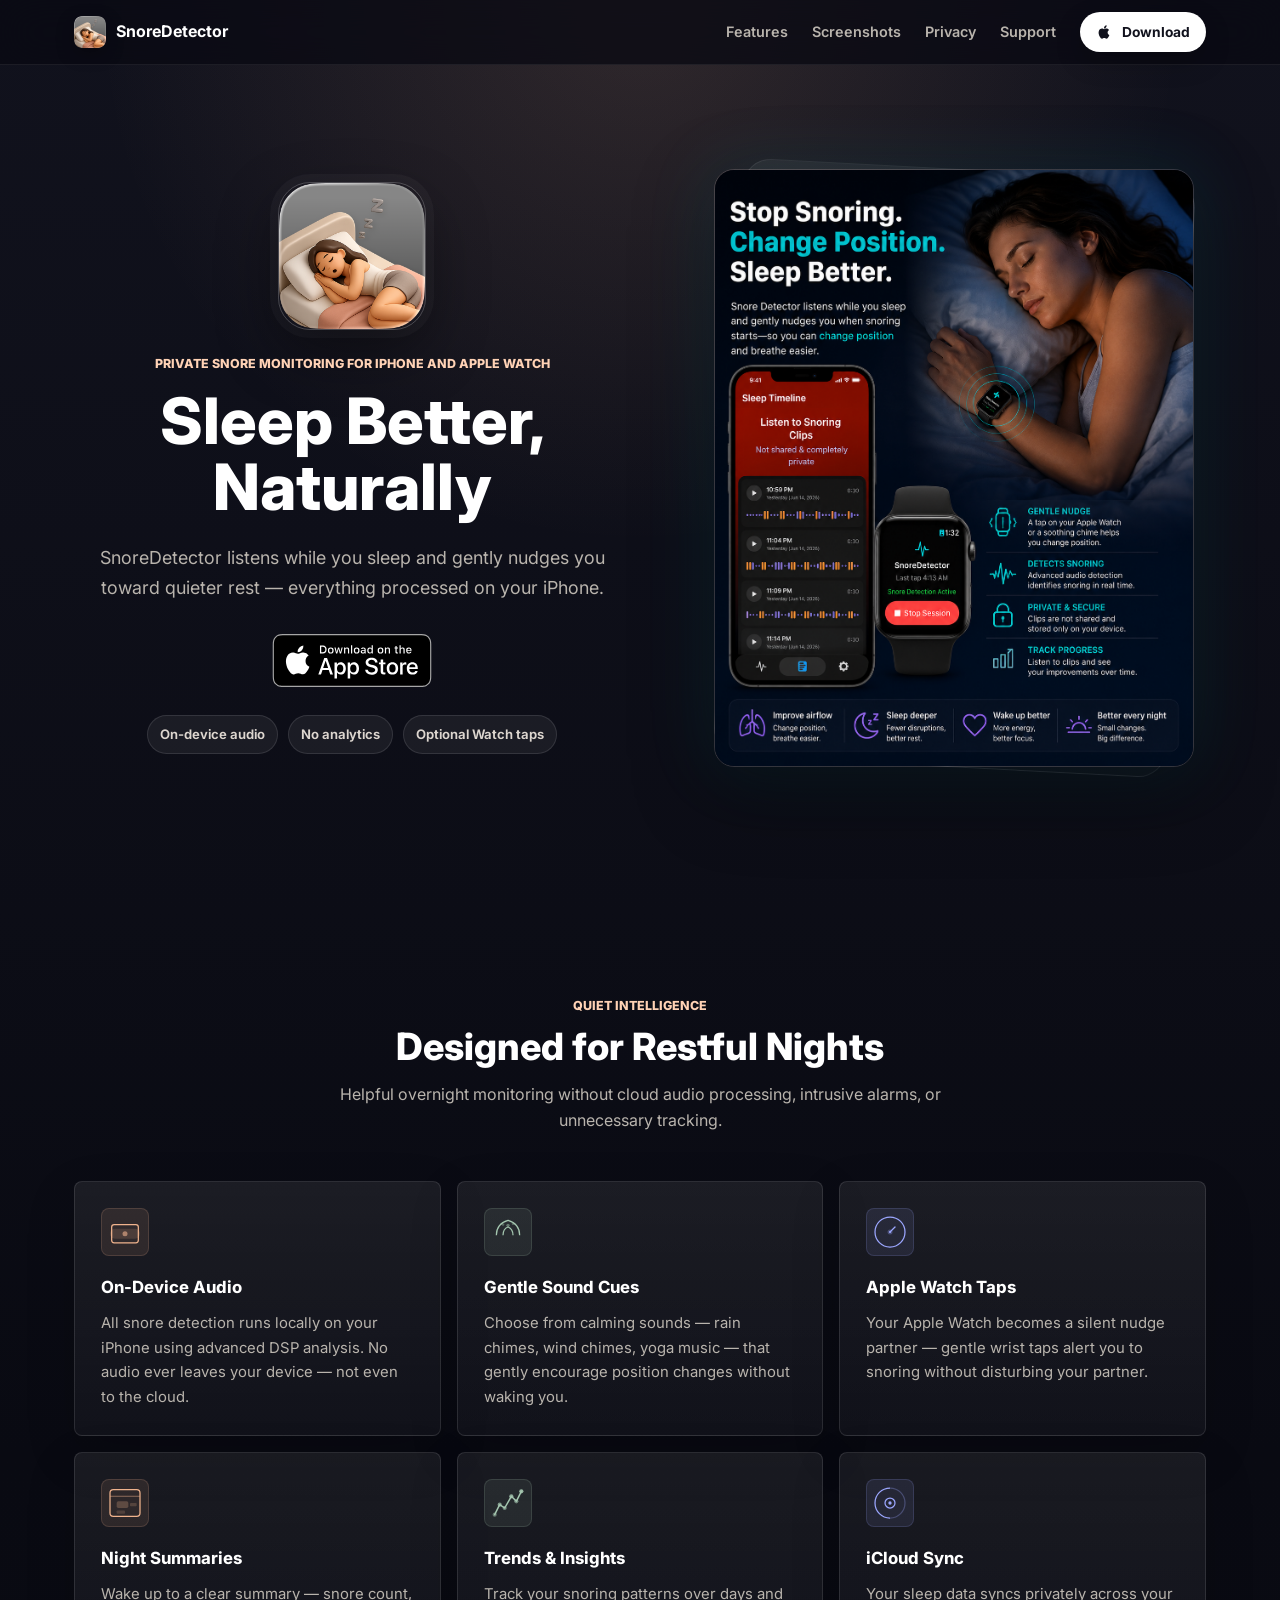
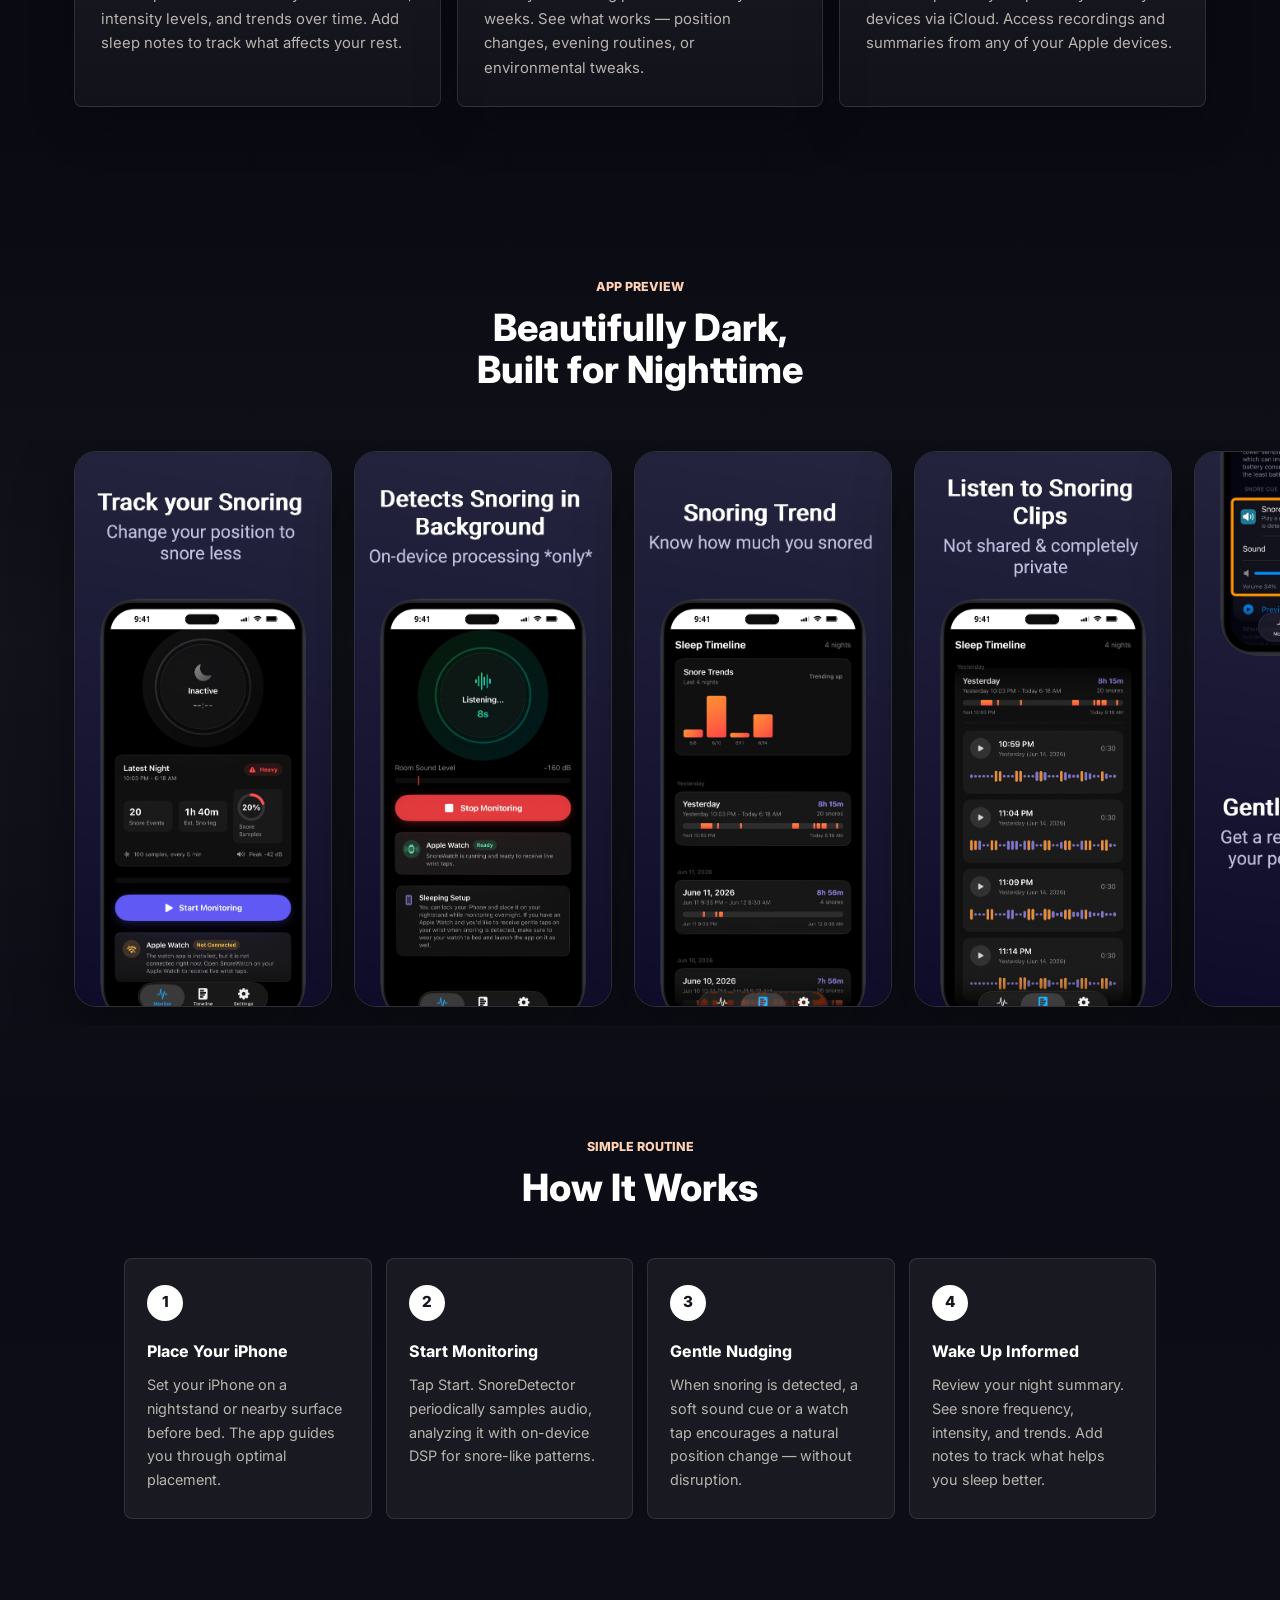
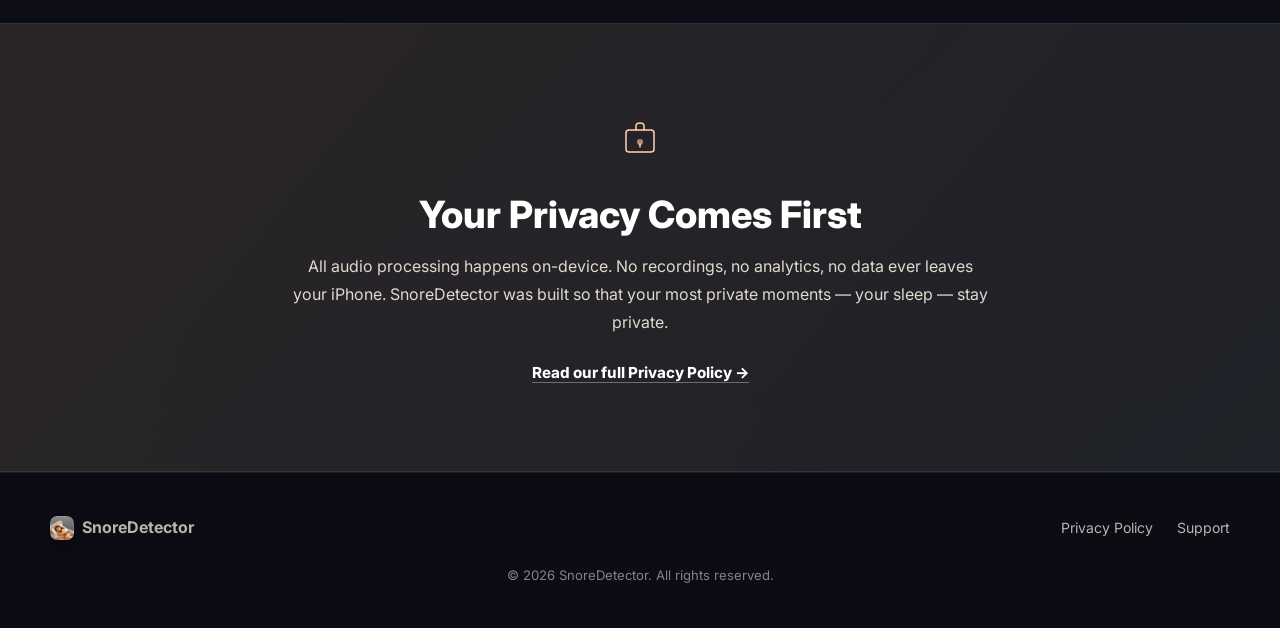
==== commit d622b2c7: "Use campaign artwork in hero" ====
--- a/index.html
+++ b/index.html
@@ -28,7 +28,7 @@
                 <a href="#screenshots">Screenshots</a>
                 <a href="privacy.html">Privacy</a>
                 <a href="support.html">Support</a>
-                <a href="https://apps.apple.com/app/snoredetector/id6750578973" class="nav-download-btn">
+                <a href="https://apps.apple.com/app/snoredetector/id6780040491" class="nav-download-btn">
                     <svg viewBox="0 0 24 24" width="16" height="16" style="vertical-align: middle; margin-right: 4px;">
                         <path fill="currentColor" d="M18.71 19.5c-.83 1.24-1.71 2.45-3.05 2.47-1.34.03-1.77-.79-3.29-.79-1.53 0-2 .77-3.27.82-1.31.05-2.3-1.32-3.14-2.53C4.25 17 2.94 12.45 4.7 9.39c.87-1.52 2.43-2.48 4.12-2.51 1.28-.02 2.5.87 3.29.87.78 0 2.26-1.07 3.8-.91.65.03 2.47.26 3.64 1.98-.09.06-2.17 1.28-2.15 3.81.03 3.02 2.65 4.03 2.68 4.04-.03.07-.42 1.44-1.38 2.83M13 3.5c.73-.83 1.94-1.46 2.94-1.5.13 1.17-.34 2.35-1.04 3.19-.69.85-1.83 1.51-2.95 1.42-.15-1.15.41-2.35 1.05-3.11z"/>
                     </svg>
@@ -46,7 +46,7 @@
             <h1>Sleep Better,<br>Naturally</h1>
             <p class="hero-subtitle">SnoreDetector listens while you sleep and gently nudges you toward quieter rest — everything processed on your iPhone.</p>
             <div class="hero-cta">
-                <a href="https://apps.apple.com/app/snoredetector/id6750578973" class="app-store-btn">
+                <a href="https://apps.apple.com/app/snoredetector/id6780040491" class="app-store-btn">
                     <img src="images/app-store-badge.svg" alt="Download on the App Store" width="160" height="53">
                 </a>
             </div>
@@ -57,7 +57,7 @@
             </div>
         </div>
         <div class="hero-visual">
-            <img src="images/screenshots/4.jpg" alt="SnoreDetector — Trends &amp; Insights" class="hero-image">
+            <img src="images/snoredetector-hero.png" alt="SnoreDetector helps you change position for quieter, more restful sleep" class="hero-image">
         </div>
     </header>
 
--- a/styles.css
+++ b/styles.css
@@ -214,27 +214,27 @@
     display: flex;
     align-items: center;
     justify-content: center;
-    min-height: 560px;
+    min-height: 650px;
 }
 
 .hero-visual::before {
     content: "";
     position: absolute;
-    width: 78%;
-    height: 78%;
+    width: 90%;
+    height: 92%;
     border: 1px solid rgba(255, 255, 255, 0.08);
     border-radius: 28px;
     background: linear-gradient(180deg, rgba(255, 255, 255, 0.06), rgba(255, 255, 255, 0.015));
-    transform: rotate(-5deg);
+    transform: rotate(3deg);
 }
 
 .hero-image {
     position: relative;
-    width: 304px;
+    width: min(100%, 480px);
     height: auto;
-    border-radius: 34px;
+    border-radius: 20px;
     border: 1px solid rgba(255, 255, 255, 0.16);
-    box-shadow: var(--shadow), 0 0 70px rgba(165, 199, 176, 0.11);
+    box-shadow: var(--shadow), 0 0 70px rgba(25, 203, 225, 0.13);
     transition: transform 0.3s ease, box-shadow 0.3s ease;
 }
 
@@ -669,7 +669,9 @@
         min-height: 0;
     }
 
-    .hero-image { width: 230px; }
+    .hero-visual::before { width: min(78%, 430px); }
+
+    .hero-image { width: min(100%, 480px); }
 
     .feature-grid,
     .steps {
@@ -718,7 +720,13 @@
         padding: 7px 10px;
     }
 
-    .hero-image { width: 190px; }
+    .hero-visual::before { width: 84%; }
+
+    .hero-image {
+        width: 100%;
+        max-width: 420px;
+        border-radius: 16px;
+    }
 
     .section-heading h2,
     .privacy-banner-content h2,
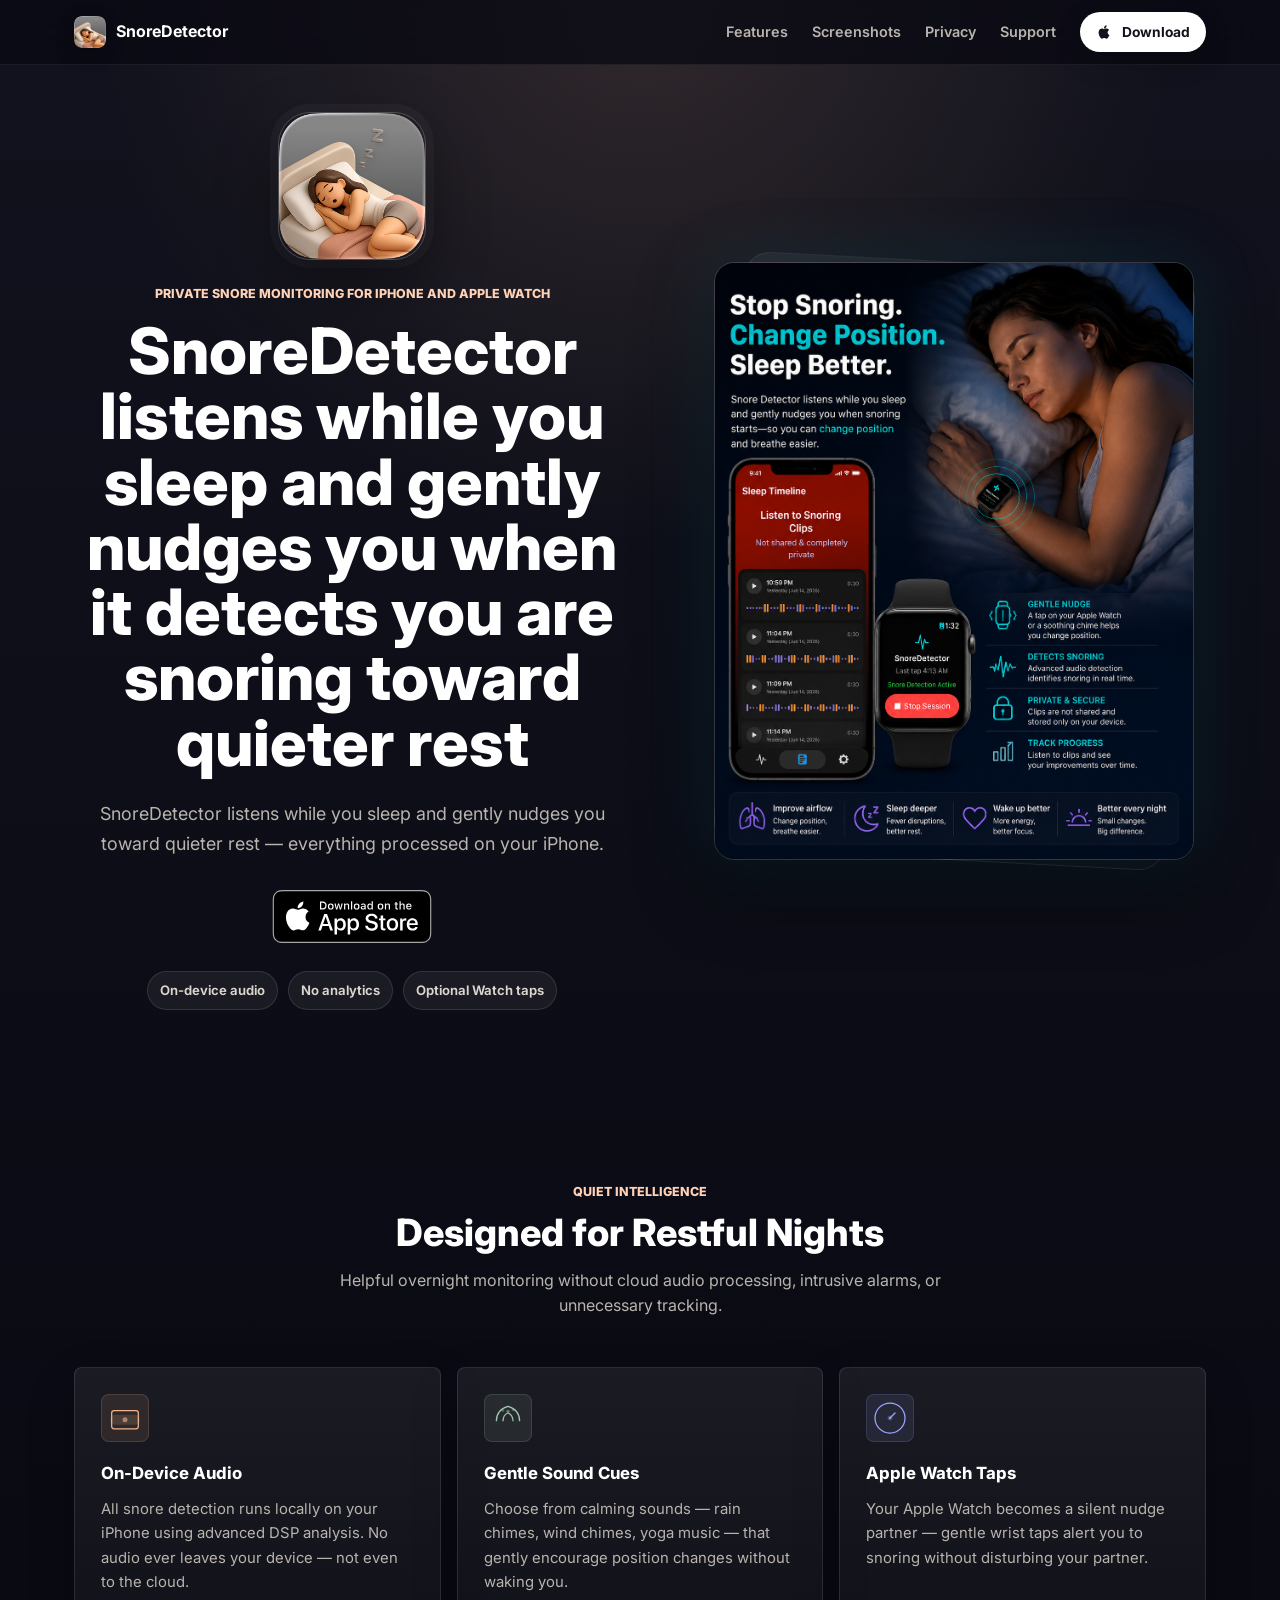
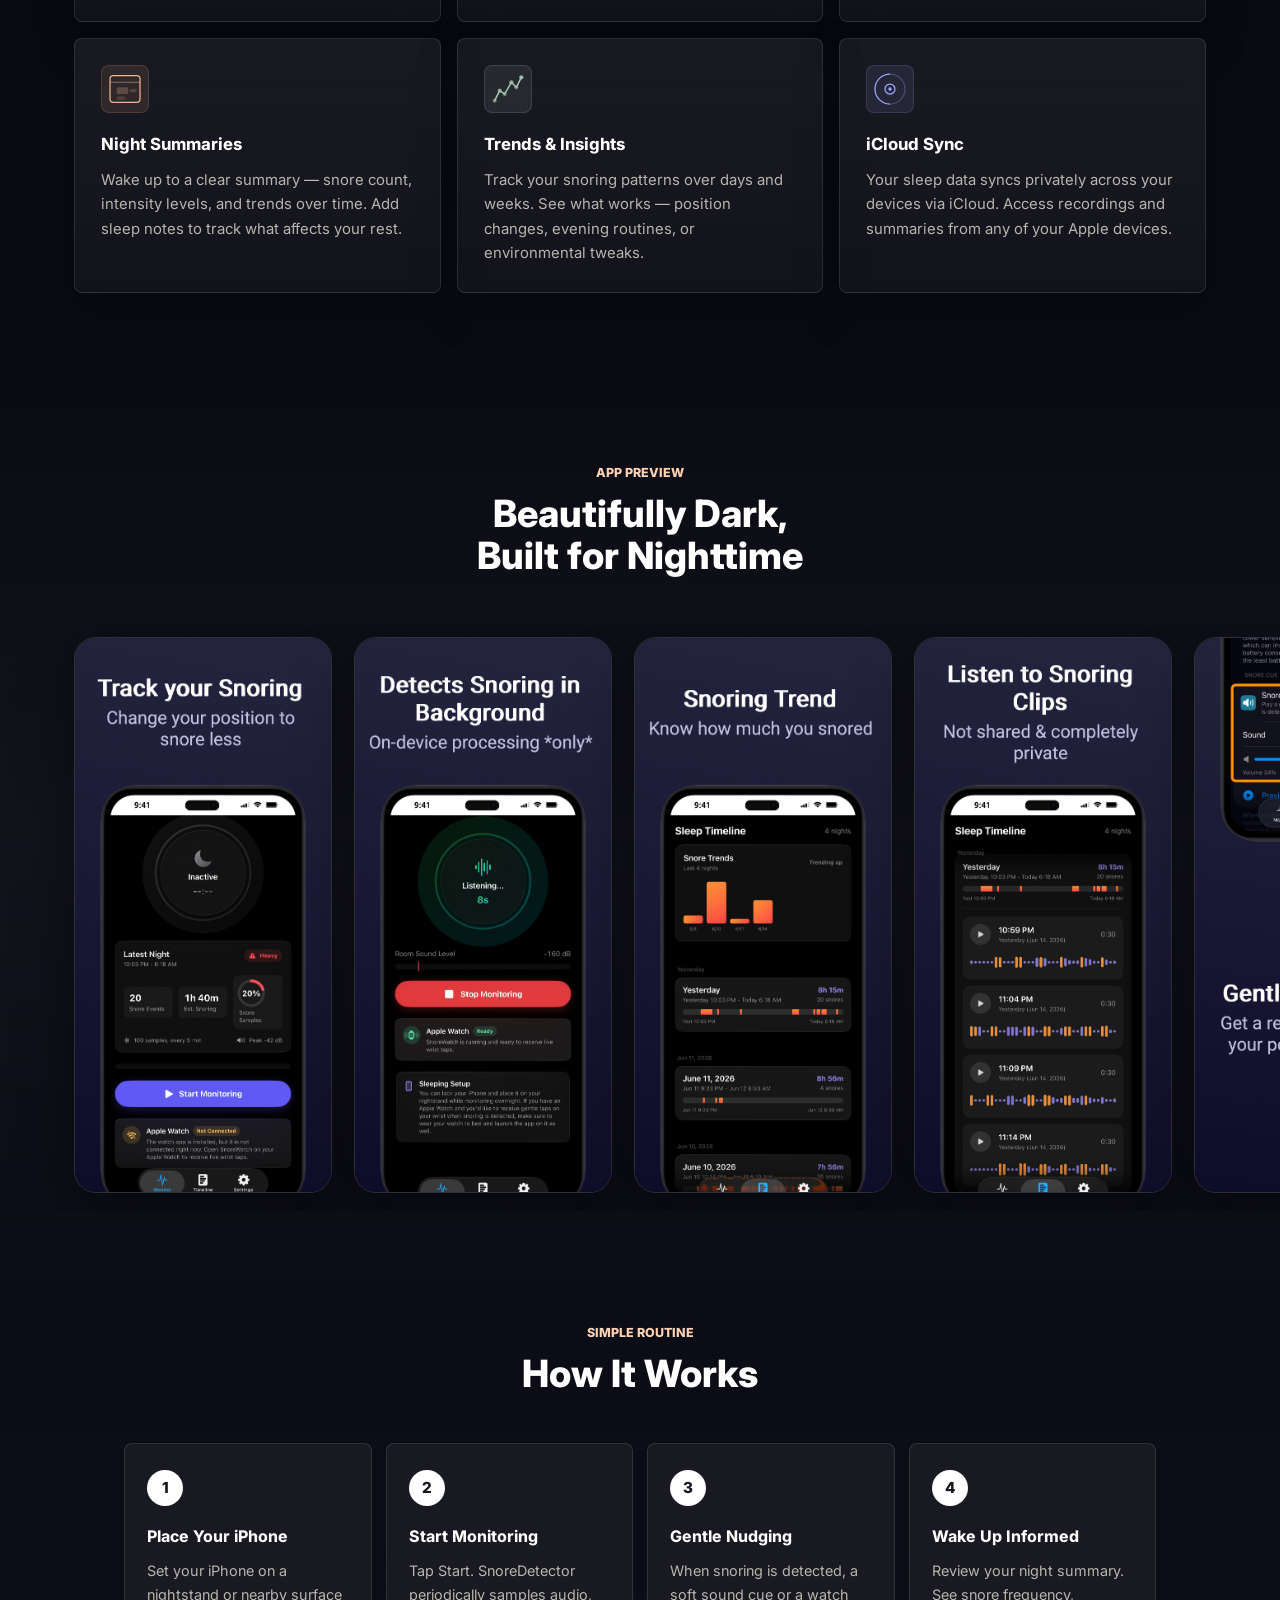
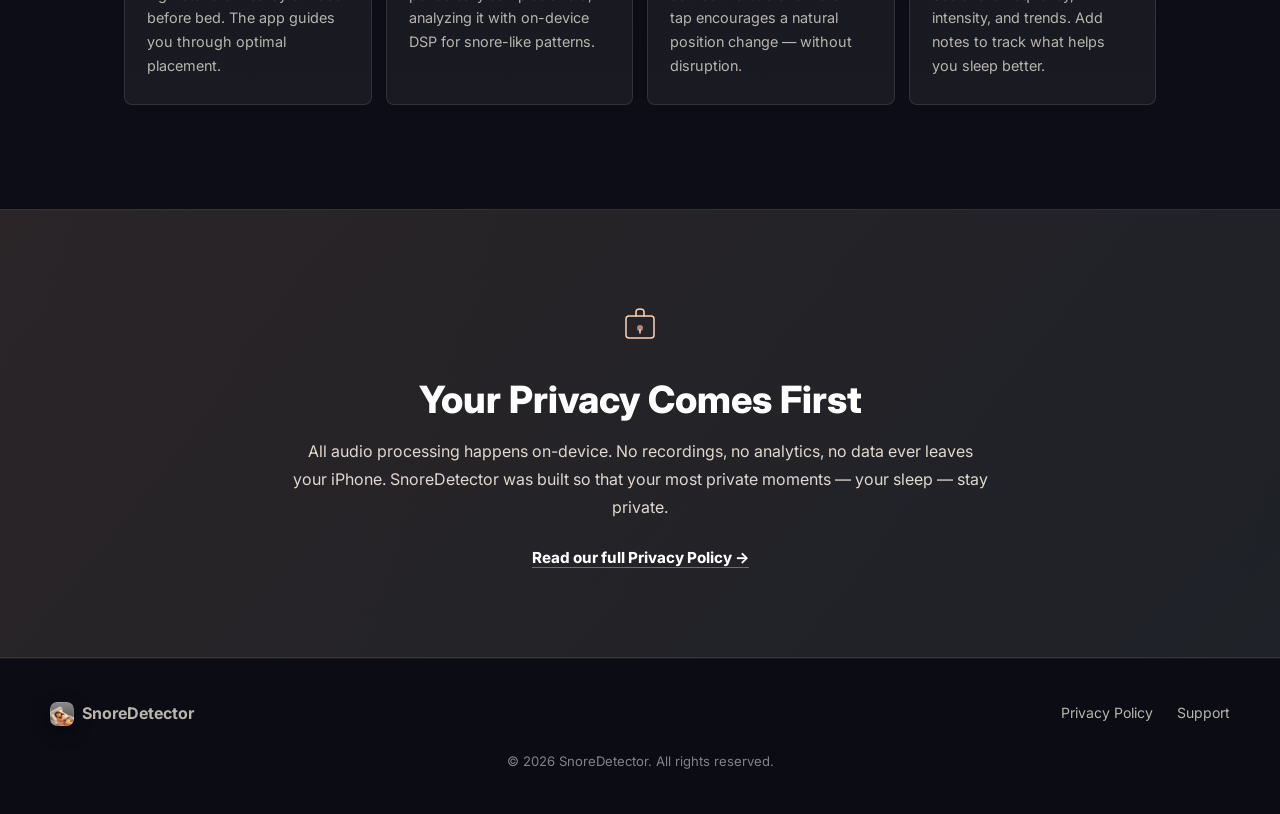
==== commit 14e87a55: "Update hero headline" ====
--- a/index.html
+++ b/index.html
@@ -43,7 +43,7 @@
         <div class="hero-content">
             <img src="images/app-icon.png" alt="SnoreDetector app icon" class="hero-app-icon" width="136" height="136">
             <p class="hero-kicker">Private snore monitoring for iPhone and Apple Watch</p>
-            <h1>Sleep Better,<br>Naturally</h1>
+            <h1>SnoreDetector listens while you sleep and gently nudges you when it detects you are snoring toward quieter rest</h1>
             <p class="hero-subtitle">SnoreDetector listens while you sleep and gently nudges you toward quieter rest — everything processed on your iPhone.</p>
             <div class="hero-cta">
                 <a href="https://apps.apple.com/app/snoredetector/id6780040491" class="app-store-btn">
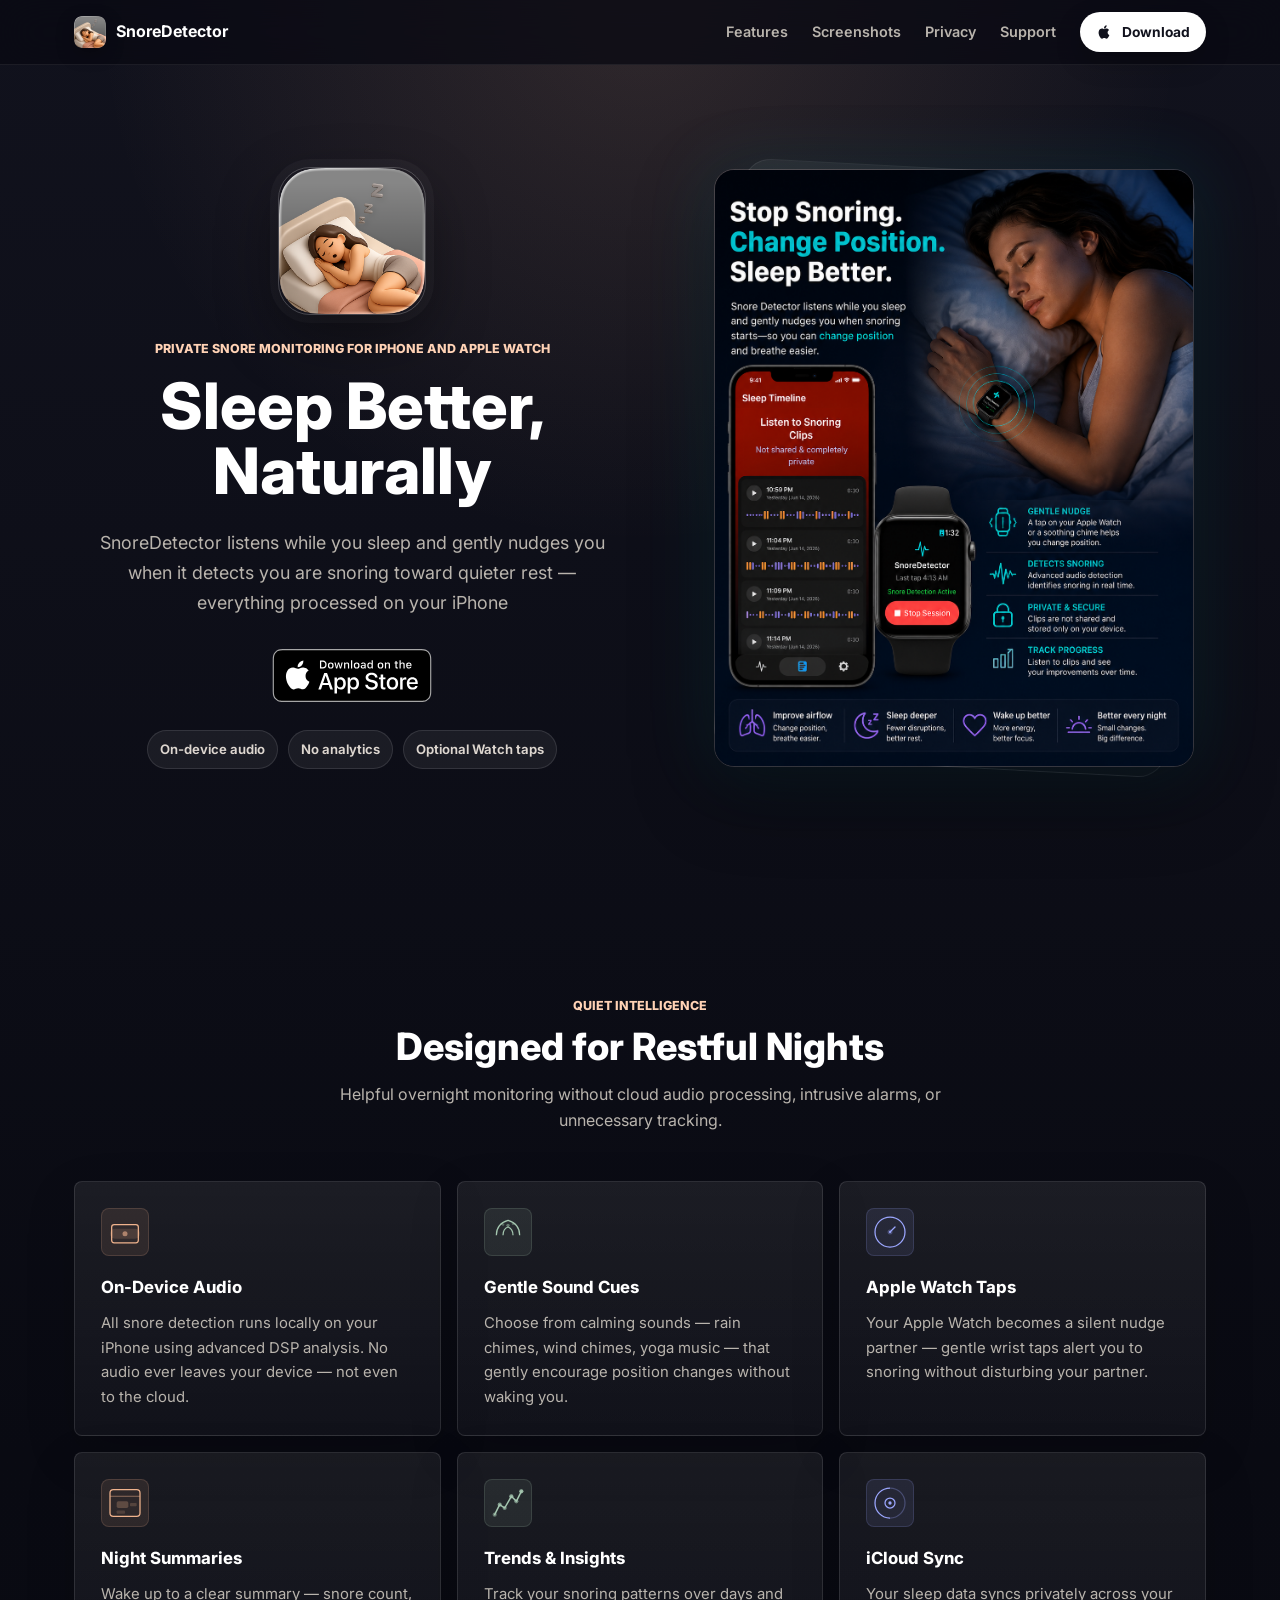
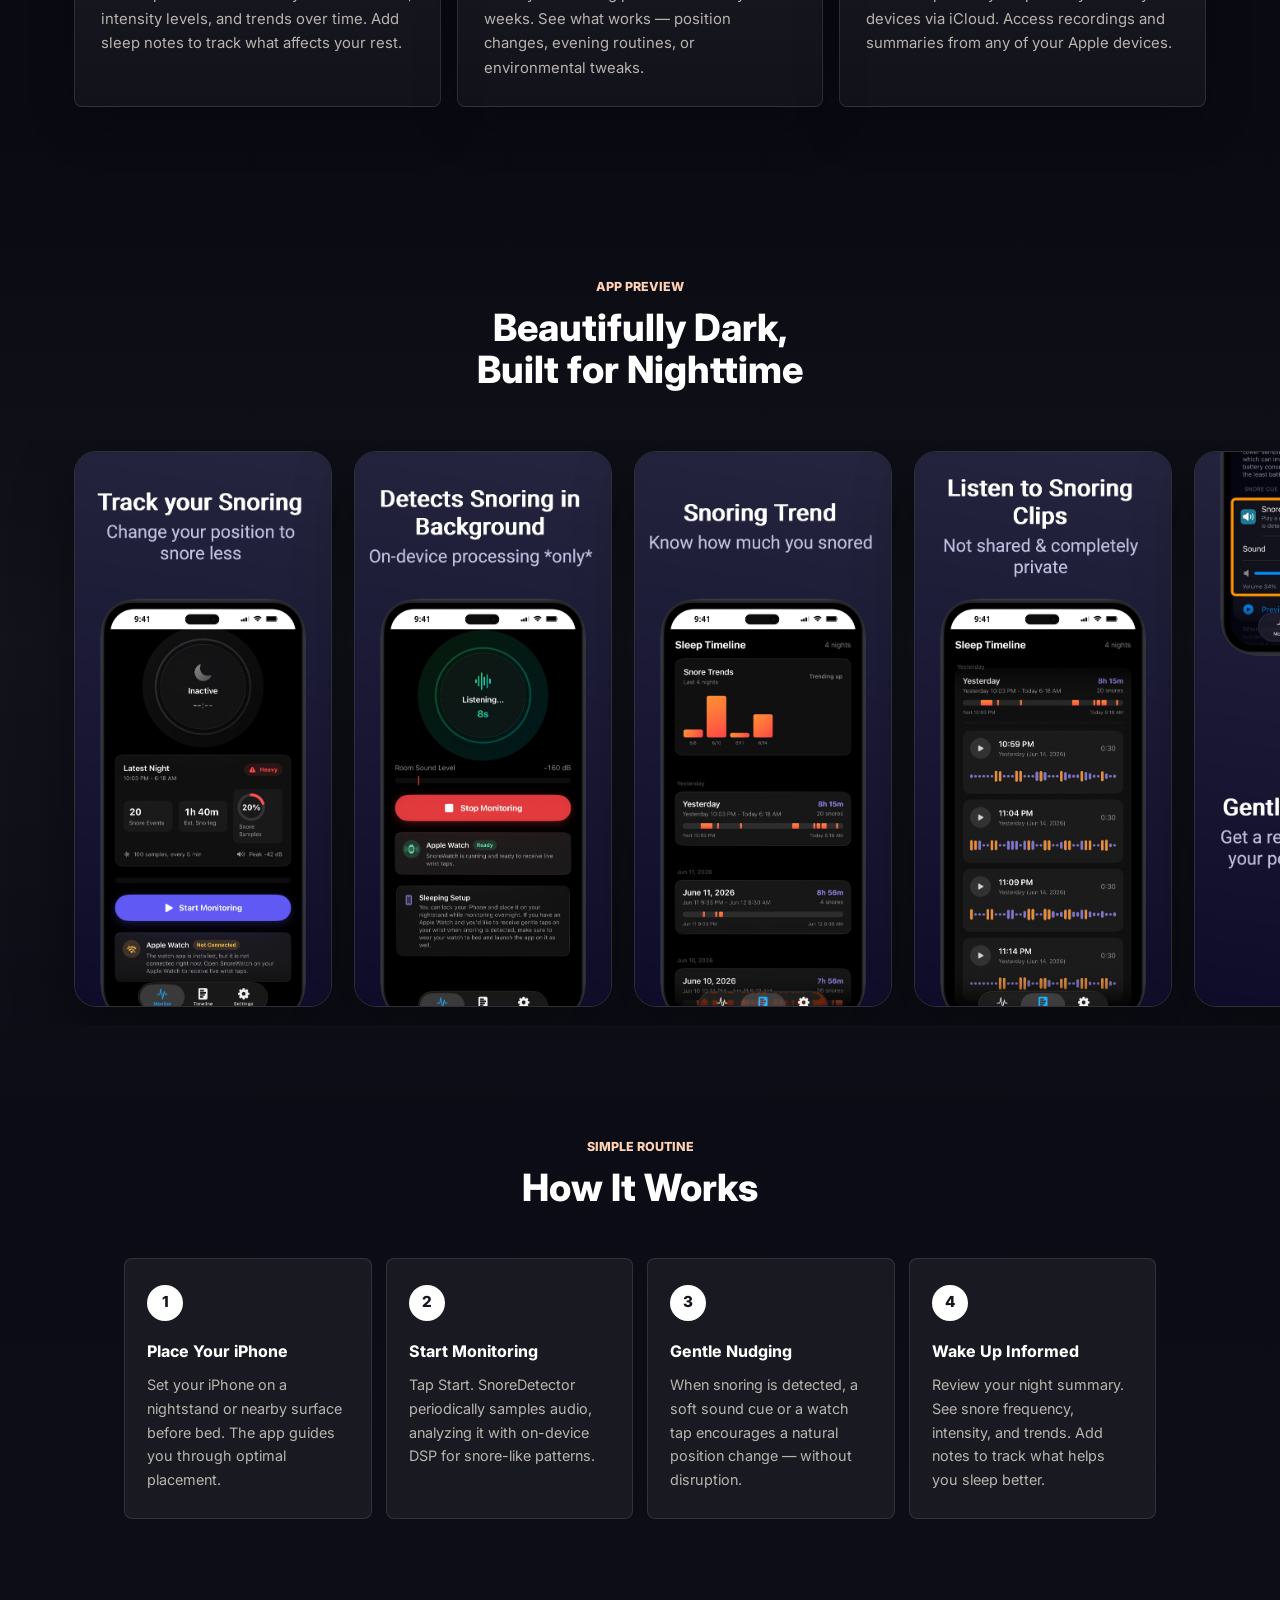
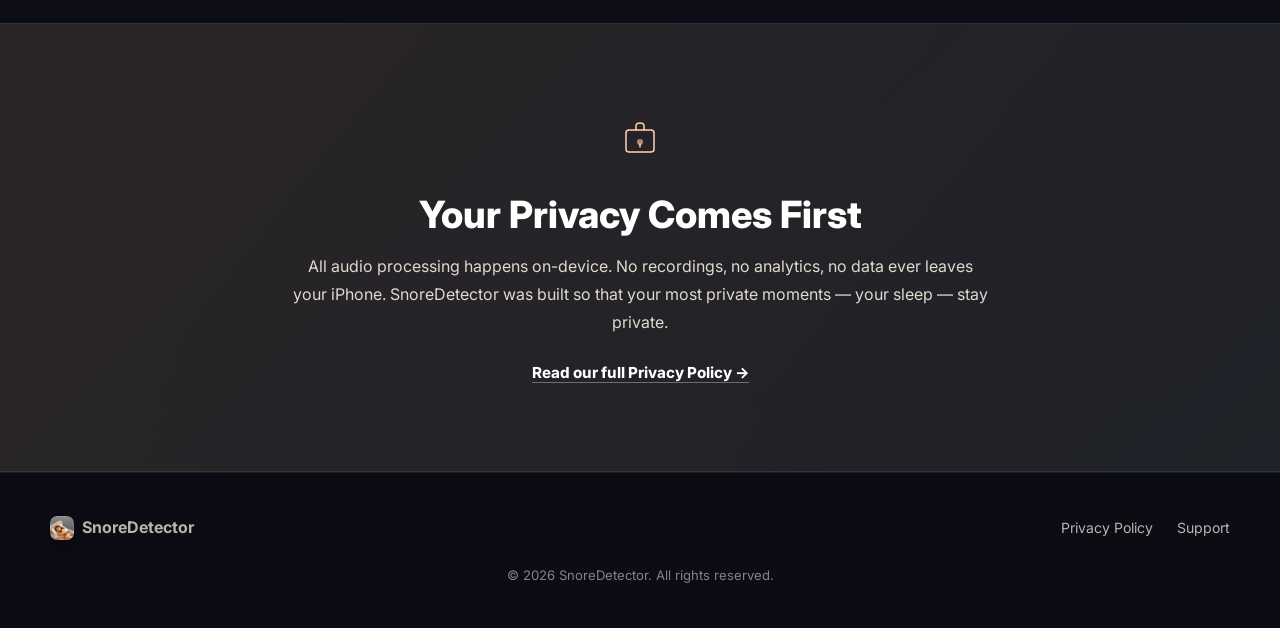
==== commit b70d70b5: "Restore hero title and update subtitle" ====
--- a/index.html
+++ b/index.html
@@ -43,8 +43,8 @@
         <div class="hero-content">
             <img src="images/app-icon.png" alt="SnoreDetector app icon" class="hero-app-icon" width="136" height="136">
             <p class="hero-kicker">Private snore monitoring for iPhone and Apple Watch</p>
-            <h1>SnoreDetector listens while you sleep and gently nudges you when it detects you are snoring toward quieter rest</h1>
-            <p class="hero-subtitle">SnoreDetector listens while you sleep and gently nudges you toward quieter rest — everything processed on your iPhone.</p>
+            <h1>Sleep Better,<br>Naturally</h1>
+            <p class="hero-subtitle">SnoreDetector listens while you sleep and gently nudges you when it detects you are snoring toward quieter rest — everything processed on your iPhone</p>
             <div class="hero-cta">
                 <a href="https://apps.apple.com/app/snoredetector/id6780040491" class="app-store-btn">
                     <img src="images/app-store-badge.svg" alt="Download on the App Store" width="160" height="53">
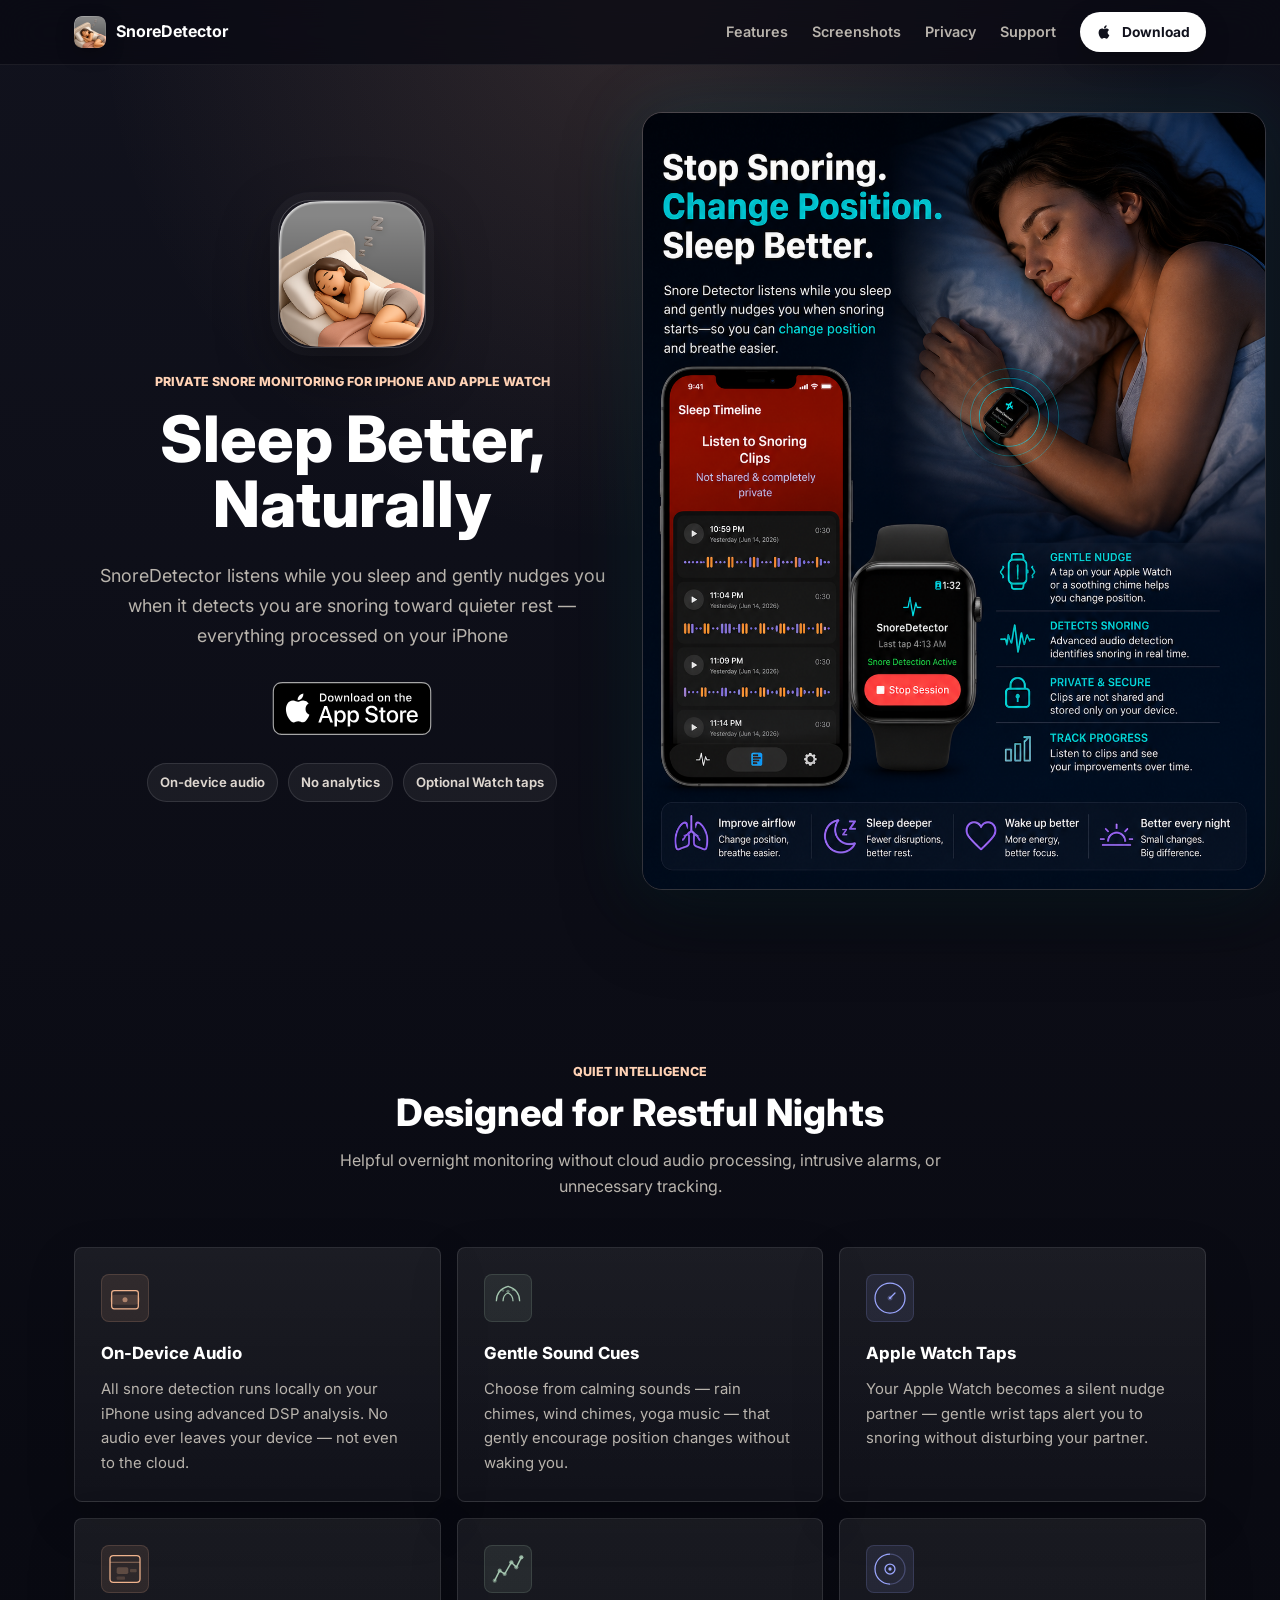
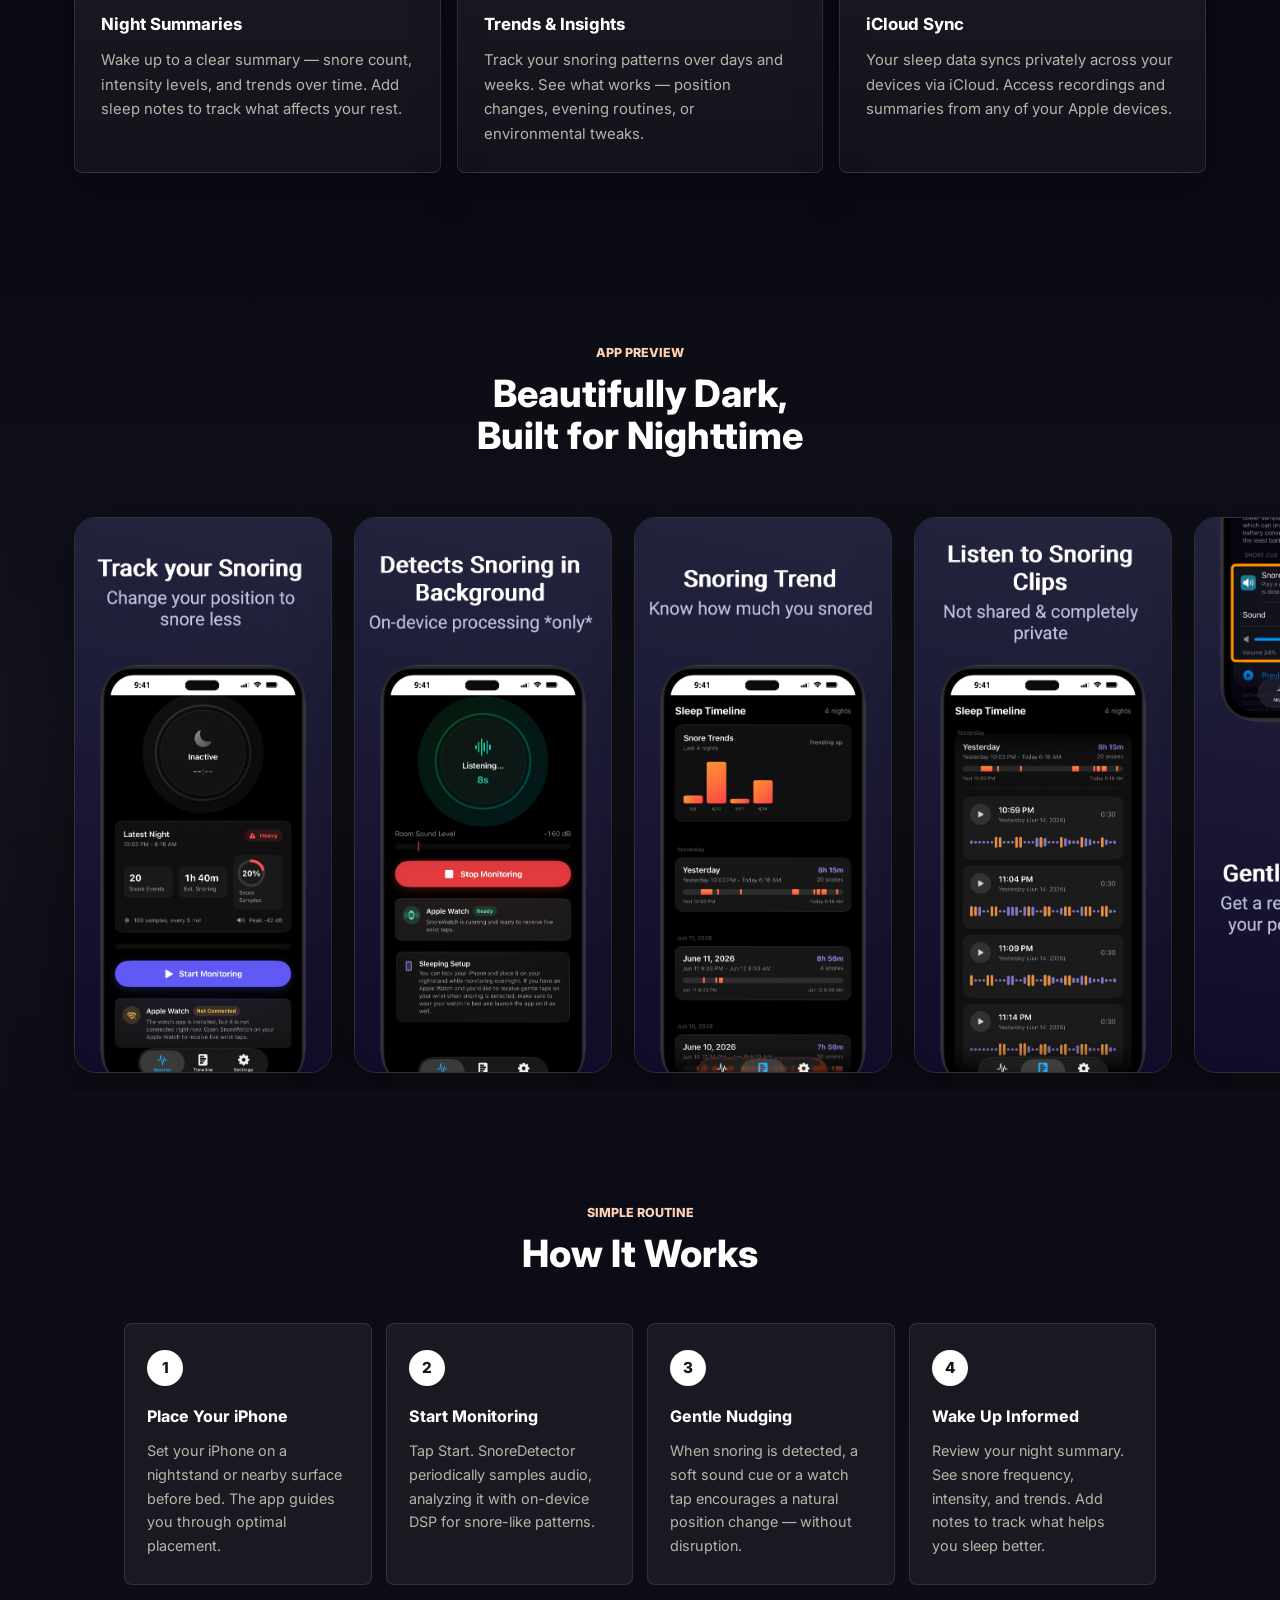
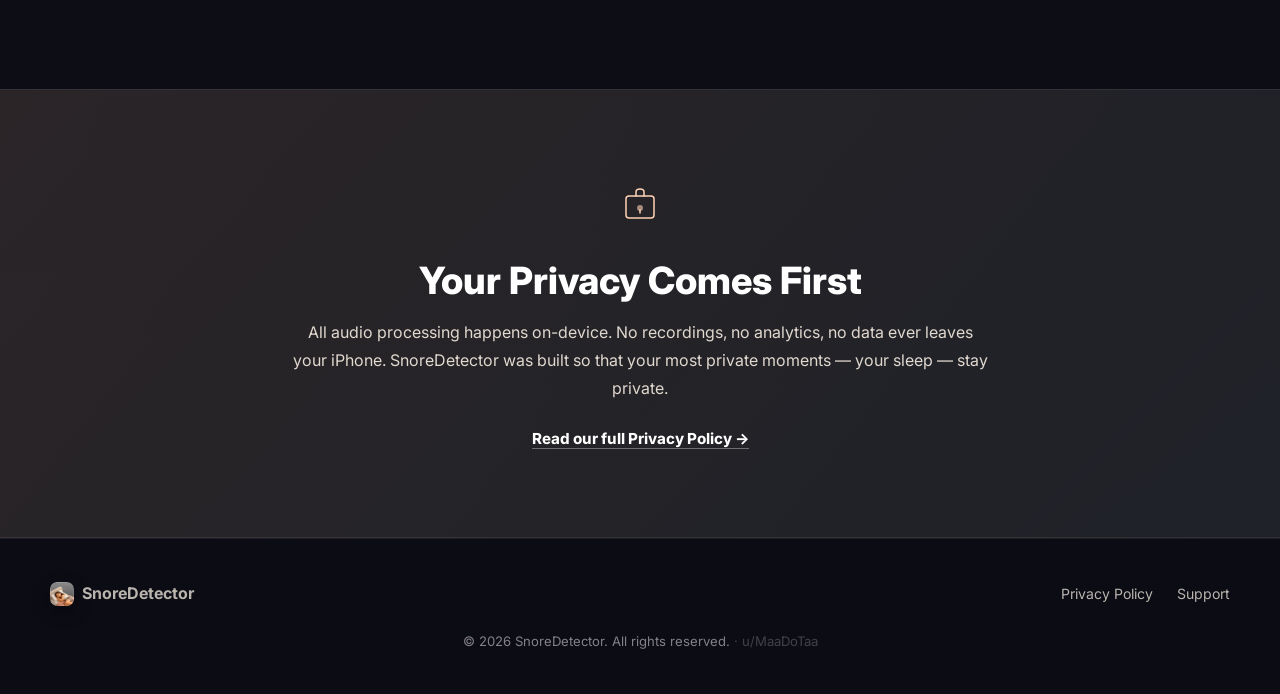
==== commit 1c11d732: "Add Reddit ID u/MaaDoTaa to footer Co-Authored-By: Claude Opus 4.8 <noreply@anthropic.com>" ====
--- a/index.html
+++ b/index.html
@@ -225,7 +225,7 @@
                 <a href="privacy.html">Privacy Policy</a>
                 <a href="support.html">Support</a>
             </div>
-            <p class="footer-copy">&copy; 2026 SnoreDetector. All rights reserved.</p>
+            <p class="footer-copy">&copy; 2026 SnoreDetector. All rights reserved. <span class="footer-reddit"> &middot; <a href="https://reddit.com/user/MaaDoTaa" target="_blank" rel="noopener">u/MaaDoTaa</a></span></p>
         </div>
     </footer>
 </body>
--- a/styles.css
+++ b/styles.css
@@ -230,7 +230,8 @@
 
 .hero-image {
     position: relative;
-    width: min(100%, 480px);
+    width: min(130%, 624px);
+    max-width: none;
     height: auto;
     border-radius: 20px;
     border: 1px solid rgba(255, 255, 255, 0.16);
@@ -517,6 +518,19 @@
     margin-top: 8px;
 }
 
+.footer-reddit {
+    opacity: 0.45;
+    transition: opacity 0.25s ease;
+}
+
+.footer-reddit:hover {
+    opacity: 0.8;
+}
+
+.footer-reddit a {
+    color: inherit;
+}
+
 /* Legal Pages */
 .legal-page {
     max-width: 820px;
@@ -671,7 +685,7 @@
 
     .hero-visual::before { width: min(78%, 430px); }
 
-    .hero-image { width: min(100%, 480px); }
+    .hero-image { width: min(130%, 624px); }
 
     .feature-grid,
     .steps {
@@ -723,8 +737,7 @@
     .hero-visual::before { width: 84%; }
 
     .hero-image {
-        width: 100%;
-        max-width: 420px;
+        width: min(130%, calc(100vw - 36px), 546px);
         border-radius: 16px;
     }
 
